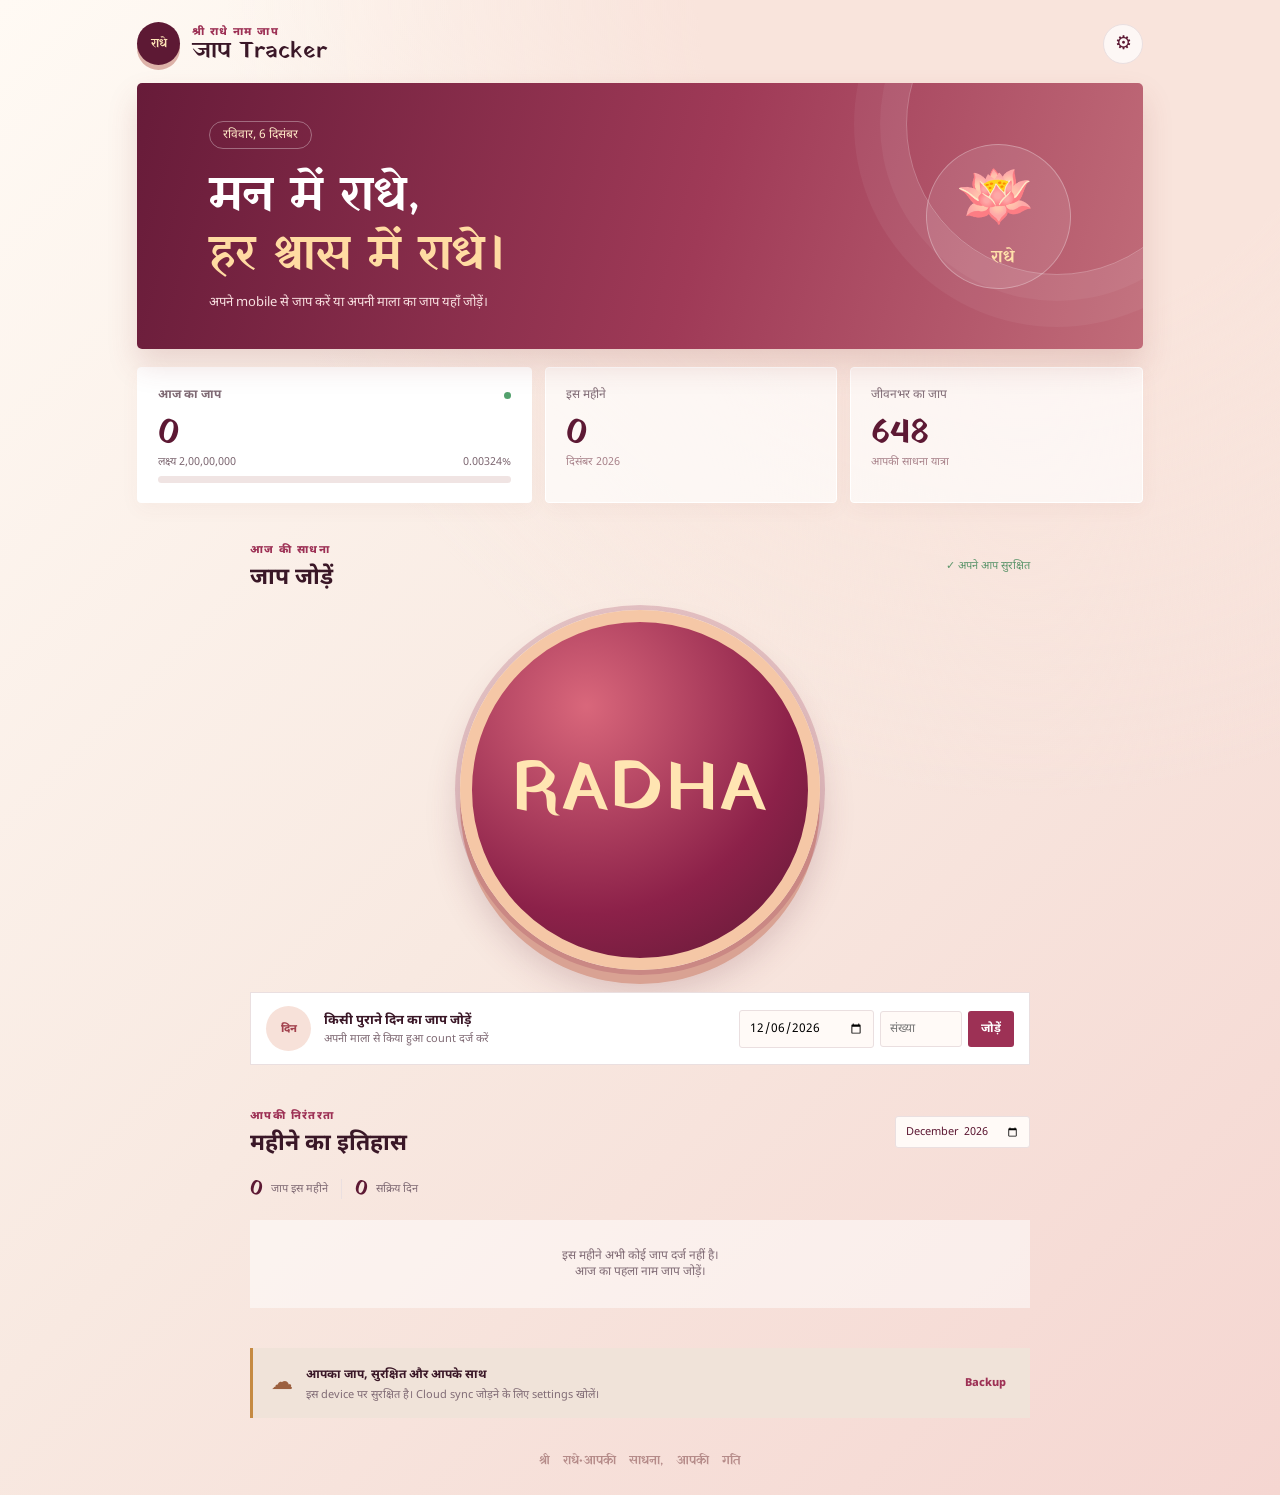
==== index.html @ 5935da07 "Radha Naam Jaap app" ====
<!doctype html>
<html lang="hi">
<head>
  <meta charset="UTF-8">
  <meta name="viewport" content="width=device-width, initial-scale=1, viewport-fit=cover">
  <meta name="theme-color" content="#5d1934">
  <meta name="description" content="श्री राधे नाम जाप का दैनिक, मासिक और जीवनभर का tracker">
  <link rel="manifest" href="manifest.webmanifest">
  <link rel="icon" href="icon.svg" type="image/svg+xml">
  <link rel="preconnect" href="https://fonts.googleapis.com">
  <link rel="preconnect" href="https://fonts.gstatic.com" crossorigin>
  <link href="https://fonts.googleapis.com/css2?family=Noto+Sans+Devanagari:wght@400;500;600;700;800&family=Yatra+One&display=swap" rel="stylesheet">
  <link rel="stylesheet" href="styles.css?v=5">
  <title>श्री राधे नाम जाप</title>
</head>
<body>
  <div class="app-shell">
    <header class="topbar">
      <div class="brand-lockup">
        <div class="brand-mark" aria-hidden="true">राधे</div>
        <div>
          <p class="eyebrow">श्री राधे नाम जाप</p>
          <h1>जाप Tracker</h1>
        </div>
      </div>
      <div class="header-actions">
        <button class="icon-btn" id="installBtn" type="button" title="होम स्क्रीन पर जोड़ें" hidden aria-label="होम स्क्रीन पर जोड़ें">⇩</button>
        <button class="icon-btn" id="settingsBtn" type="button" title="दैनिक लक्ष्य बदलें" aria-label="दैनिक लक्ष्य बदलें">⚙</button>
      </div>
    </header>

    <main>
      <section class="hero-panel">
        <div class="hero-copy">
          <span class="date-chip" id="todayLabel">आज</span>
          <h2>मन में राधे,<br><em>हर श्वास में राधे।</em></h2>
          <p>अपने mobile से जाप करें या अपनी माला का जाप यहाँ जोड़ें।</p>
        </div>
        <div class="lotus-seal" aria-hidden="true">🪷<span>राधे</span></div>
      </section>

      <section class="stats-grid" aria-label="जाप का सारांश">
        <article class="stat-card featured">
          <div class="stat-heading"><span>आज का जाप</span><span class="status-dot"></span></div>
          <strong id="todayTotal">0</strong>
          <div class="target-line"><span id="targetText">लक्ष्य 2 करोड़</span><span id="progressText">0%</span></div>
          <div class="progress-track"><span id="progressBar"></span></div>
        </article>
        <article class="stat-card">
          <span class="stat-label">इस महीने</span>
          <strong id="monthTotal">0</strong>
          <span class="stat-foot" id="monthName">अगस्त 2026</span>
        </article>
        <article class="stat-card">
          <span class="stat-label">जीवनभर का जाप</span>
          <strong id="lifetimeTotal">0</strong>
          <span class="stat-foot">आपकी साधना यात्रा</span>
        </article>
      </section>

      <section class="practice-layout">
        <div class="section-heading">
          <div><span class="section-kicker">आज की साधना</span><h2>जाप जोड़ें</h2></div>
          <span class="save-note">✓ अपने आप सुरक्षित</span>
        </div>
        <button class="radhe-btn" id="radheTap" type="button" aria-label="RADHA जाप, एक count जोड़ें">RADHA</button>
        <div class="manual-entry">
          <div class="manual-icon">दिन</div>
          <div class="manual-copy"><strong>किसी पुराने दिन का जाप जोड़ें</strong><span>अपनी माला से किया हुआ count दर्ज करें</span></div>
          <div class="manual-form">
            <input id="manualDate" type="date" aria-label="जाप की तारीख">
            <input id="manualCount" inputmode="numeric" type="number" min="1" placeholder="संख्या" aria-label="माला जाप की संख्या">
            <button class="add-btn" id="addManual" type="button">जोड़ें</button>
          </div>
        </div>
      </section>

      <section class="history-section">
        <div class="section-heading">
          <div><span class="section-kicker">आपकी निरंतरता</span><h2>महीने का इतिहास</h2></div>
          <label class="month-picker"><span class="sr-only">महीना चुनें</span><input id="monthPicker" type="month"></label>
        </div>
        <div class="history-summary"><strong id="historyTotal">0</strong><span>जाप इस महीने</span><span class="history-divider"></span><strong id="activeDays">0</strong><span>सक्रिय दिन</span></div>
        <div class="history-list" id="historyList"></div>
      </section>

      <section class="cloud-banner">
        <div class="cloud-icon">☁</div>
        <div><strong>आपका जाप, सुरक्षित और आपके साथ</strong><p id="syncText">इस device पर सुरक्षित है। Cloud sync जोड़ने के लिए settings खोलें।</p></div>
        <button class="text-btn" id="exportBtn" type="button">Backup</button>
      </section>
    </main>
    <footer><span>श्री राधे</span><span>•</span><span>आपकी साधना, आपकी गति</span></footer>
  </div>
  <div class="toast" id="toast" role="status" aria-live="polite"></div>
  <dialog id="settingsDialog">
    <form method="dialog" class="dialog-card" id="settingsForm">
      <button class="close-btn" value="cancel" aria-label="बंद करें">×</button>
      <span class="section-kicker">साधना सेटिंग</span><h2>दैनिक लक्ष्य</h2>
      <p>आपका लक्ष्य खुला है: 2 करोड़ के बाद भी जाप जोड़ते रहें।</p>
      <label for="targetInput">कुल लक्ष्य</label><input id="targetInput" type="number" min="1" inputmode="numeric">
      <button class="dialog-submit" value="default">लक्ष्य सुरक्षित करें</button>
    </form>
  </dialog>
  <script src="app.js?v=5"></script>
</body>
</html>
---- styles.css ----
* { box-sizing: border-box; }
.radhe-btn { display:grid;place-items:center;width:min(100%,360px);aspect-ratio:1;margin:0 auto 22px;border:12px solid #f5c7a6;border-radius:50%;background:radial-gradient(circle at 34% 25%,#d9677b,#8c2149 62%,#5d1934);color:#ffe5b2;font-family:'Yatra One';font-size:clamp(42px,10vw,70px);letter-spacing:2px;box-shadow:0 0 0 5px #8c214933,0 14px 0 #d9a293,0 22px 34px #71334438;transition:transform .15s,box-shadow .15s;touch-action:manipulation;user-select:none; }
.radhe-btn:hover { transform:translateY(-3px);box-shadow:0 0 0 5px #8c214955,0 17px 0 #d9a293,0 25px 38px #71334440; }
.radhe-btn:active { transform:translateY(9px);box-shadow:0 0 0 5px #8c214933,0 5px 0 #d9a293,0 10px 18px #71334428; }
.manual-form input[type="date"] { width:135px; }
@media (max-width:640px) { .manual-form input[type="date"] { width:auto; flex:1.2; } }
:root { --ink:#3a1727; --muted:#806b75; --rose:#9d3155; --deep:#5d1934; --pink:#f3c9d0; --cream:#fffaf4; --line:#eadfe0; --gold:#c58a42; }
html { background:#e8d6d0; }
body { margin:0; min-width:320px; color:var(--ink); background:radial-gradient(circle at 80% 0%, #f9e4dc 0 18%, transparent 44%), linear-gradient(135deg,#fffaf4 0%,#f8e9e1 50%,#f5d6d1 100%); font-family:'Noto Sans Devanagari', sans-serif; }
button,input { font:inherit; } button { cursor:pointer; }
.app-shell { max-width:1050px; min-height:100vh; margin:auto; padding:0 22px 25px; }
.topbar { display:flex; justify-content:space-between; align-items:center; padding:22px 0 18px; }
.brand-lockup,.header-actions,.stat-heading,.target-line,.section-heading,.history-summary,.cloud-banner,.manual-entry,.manual-form { display:flex; align-items:center; }
.brand-lockup { gap:12px; }.brand-mark { width:43px;height:43px;display:grid;place-items:center;border-radius:50%;background:var(--deep);color:#ffe6b7;font-family:'Yatra One';font-size:12px;box-shadow:0 5px 0 #ddb2a8; }
.eyebrow,.section-kicker { margin:0;color:var(--rose);font-size:11px;font-weight:800;letter-spacing:1.4px; }.brand-lockup h1 { margin:1px 0 0;font-family:'Yatra One';font-size:23px;font-weight:400;line-height:1; }
.header-actions { gap:8px; }.icon-btn,.close-btn { width:40px;height:40px;border:1px solid var(--line);border-radius:50%;background:#ffffffb8;color:var(--deep);font-size:19px; }.icon-btn:hover { background:#fff; }
.hero-panel { min-height:265px; display:flex; align-items:center; justify-content:space-between; overflow:hidden; position:relative;padding:38px clamp(24px,6vw,72px);border-radius:5px;background:linear-gradient(105deg,#671b39,#9f3a57 56%,#c16c79);color:white;box-shadow:0 16px 30px #8e3d3d2b; }.hero-panel:after { content:'';position:absolute;width:300px;height:300px;border:1px solid #ffffff42;border-radius:50%;right:-65px;top:-110px;box-shadow:0 0 0 26px #ffffff0d,0 0 0 52px #ffffff0d; }.date-chip { display:inline-block;padding:5px 13px;border:1px solid #ffffff55;border-radius:30px;color:#ffe9c7;font-size:12px; }.hero-copy h2 { margin:17px 0 10px;font-family:'Yatra One';font-size:clamp(29px,5vw,48px);font-weight:400;line-height:1.23; }.hero-copy h2 em { color:#ffdba2;font-style:normal; }.hero-copy p { margin:0;color:#f8dfe0;font-size:13px; }.lotus-seal { position:relative;z-index:1;display:grid;place-items:center;width:145px;height:145px;border-radius:50%;background:#ffffff1a;border:1px solid #ffffff4a;color:#ffe0aa;font-size:63px;transform:rotate(-5deg); }.lotus-seal span { margin-top:-32px;font-family:'Yatra One';font-size:17px;transform:rotate(5deg); }
.stats-grid { display:grid;grid-template-columns:1.35fr 1fr 1fr;gap:13px;margin:18px 0 36px; }.stat-card { min-height:135px;padding:19px 20px;background:#ffffffa8;border:1px solid #fff;border-radius:4px;box-shadow:0 6px 20px #864d3d0b; }.stat-card.featured { background:#fff; }.stat-heading { justify-content:space-between;color:var(--muted);font-size:12px;font-weight:700; }.status-dot { width:7px;height:7px;border-radius:50%;background:#53a16d; }.stat-card strong { display:block;margin:9px 0 1px;color:var(--deep);font-family:'Yatra One';font-size:35px;font-weight:400;line-height:1.2; }.stat-label,.stat-foot { display:block;color:var(--muted);font-size:12px; }.stat-foot { color:#aa858d;font-size:11px; }.target-line { justify-content:space-between;color:var(--muted);font-size:11px; }.progress-track { height:7px;margin-top:7px;border-radius:9px;background:#f0e4e3;overflow:hidden; }.progress-track span { display:block;width:0;height:100%;border-radius:9px;background:linear-gradient(90deg,#d88b62,#b43e5c);transition:width .4s ease; }.practice-layout,.history-section { max-width:780px;margin:0 auto 40px; }.section-heading { justify-content:space-between;margin-bottom:17px; }.section-heading h2 { margin:3px 0 0;font-size:23px; }.save-note { color:#5c956b;font-size:11px; }.quick-actions { display:grid;grid-template-columns:repeat(3,1fr);gap:11px; }.count-btn { min-height:92px;border:1px solid #edd6d3;border-radius:4px;background:#fffaf8;color:var(--deep);transition:transform .2s,box-shadow .2s; }.count-btn:hover { transform:translateY(-3px);box-shadow:0 8px 16px #8e3d3d18; }.count-btn.primary { background:var(--deep);border-color:var(--deep);color:white; }.count-btn span { display:block;font-family:'Yatra One';font-size:25px; }.count-btn small { color:var(--muted);font-size:11px; }.count-btn.primary small { color:#f3cbd0; }.manual-entry { gap:13px;margin-top:12px;padding:13px 15px;background:#fff;border:1px solid var(--line); }.manual-icon { display:grid;place-items:center;width:45px;height:45px;background:#f7e1d9;color:#a3434f;font-size:11px;font-weight:800;border-radius:50%; }.manual-copy { flex:1; }.manual-copy strong,.manual-copy span { display:block; }.manual-copy strong { font-size:13px; }.manual-copy span { margin-top:3px;color:var(--muted);font-size:11px; }.manual-form { gap:6px; }.manual-form input,.custom-form input,#targetInput { width:82px;padding:9px;border:1px solid var(--line);border-radius:3px;outline:0;background:#fffaf7;font-size:12px; }.manual-form input:focus,.custom-form input:focus,#targetInput:focus { border-color:var(--rose); }.add-btn,.dialog-submit { border:0;border-radius:3px;padding:10px 13px;background:var(--rose);color:white;font-weight:700;font-size:12px; }.custom-form { margin-top:11px;padding:15px;background:#f9eee8;border:1px dashed #d7b7ad; }.custom-form label { display:block;font-size:12px;font-weight:700;margin-bottom:7px; }.custom-form div { display:flex;gap:7px; }.custom-form input { flex:1;width:auto; }.history-summary { gap:8px;margin:-3px 0 16px;color:var(--muted);font-size:11px; }.history-summary strong { color:var(--deep);font-family:'Yatra One';font-size:21px;font-weight:400; }.history-divider { width:1px;height:20px;background:var(--line);margin:0 5px; }.month-picker input { padding:7px 9px;border:1px solid var(--line);border-radius:3px;background:#fffaf7;color:var(--deep);font-size:11px; }.history-list { display:grid;gap:8px; }.history-row { display:grid;grid-template-columns:72px 1fr 70px;align-items:center;gap:12px;padding:11px 14px;background:#ffffffb3;border-bottom:1px solid #eadbd8;font-size:12px; }.history-row .day { color:var(--muted); }.history-bar { height:6px;border-radius:5px;background:#efdfdc;overflow:hidden; }.history-bar span { display:block;height:100%;border-radius:5px;background:#d88a72; }.history-row strong { text-align:right;color:var(--deep);font-size:13px; }.empty-history { padding:28px;text-align:center;color:var(--muted);background:#ffffff80;font-size:12px; }.cloud-banner { gap:13px;max-width:780px;margin:0 auto;padding:16px 18px;background:#f0e3d9;border-left:3px solid var(--gold); }.cloud-icon { font-size:22px;color:#9c603f; }.cloud-banner strong { font-size:12px; }.cloud-banner p { margin:3px 0 0;color:var(--muted);font-size:11px; }.text-btn { margin-left:auto;border:0;background:transparent;color:var(--rose);font-size:11px;font-weight:800; }.sr-only { position:absolute;width:1px;height:1px;overflow:hidden;clip:rect(0,0,0,0); }.toast { position:fixed;left:50%;bottom:24px;z-index:5;transform:translate(-50%,20px);padding:11px 16px;border-radius:30px;background:var(--deep);color:#fff;font-size:12px;opacity:0;pointer-events:none;transition:.25s; }.toast.show { opacity:1;transform:translate(-50%,0); } footer { margin-top:34px;text-align:center;color:#b58b89;font-family:'Yatra One';font-size:12px;word-spacing:9px; }
dialog { border:0;padding:0;background:transparent; }.dialog-card { position:relative;width:min(90vw,380px);padding:28px;background:var(--cream);border:1px solid #ead7d3;box-shadow:0 20px 60px #3b152744; }.dialog-card::backdrop { background:#3b152766; }.dialog-card h2 { margin:5px 0;font-size:24px; }.dialog-card p { margin:0 0 20px;color:var(--muted);font-size:12px; }.dialog-card label { display:block;margin-bottom:6px;font-size:12px;font-weight:700; }.dialog-card input { width:100%;margin-bottom:14px;padding:11px;border:1px solid var(--line); }.close-btn { position:absolute;right:15px;top:15px;width:31px;height:31px;border:0;background:transparent;font-size:25px;line-height:1; }.dialog-submit { width:100%; }
@media (max-width:640px) { .app-shell { padding:0 15px 22px; }.topbar { padding-top:16px; }.hero-panel { min-height:240px;padding:27px 22px; }.lotus-seal { width:95px;height:95px;font-size:42px; }.lotus-seal span { margin-top:-24px;font-size:13px; }.hero-copy p { max-width:220px; }.stats-grid { grid-template-columns:1fr 1fr;gap:9px;margin-bottom:30px; }.stat-card { min-height:120px;padding:14px; }.stat-card.featured { grid-column:span 2;min-height:128px; }.stat-card strong { font-size:30px; }.manual-entry { align-items:flex-start;flex-wrap:wrap; }.manual-copy { min-width:calc(100% - 62px); }.manual-form { width:100%;margin-left:58px; }.manual-form input { flex:1;width:auto; }.section-heading { align-items:flex-end; }.section-heading h2 { font-size:20px; }.history-row { grid-template-columns:64px 1fr 56px;padding:10px 9px; }.history-summary { flex-wrap:wrap; }.cloud-banner { align-items:flex-start; }.cloud-banner p { max-width:220px; } }
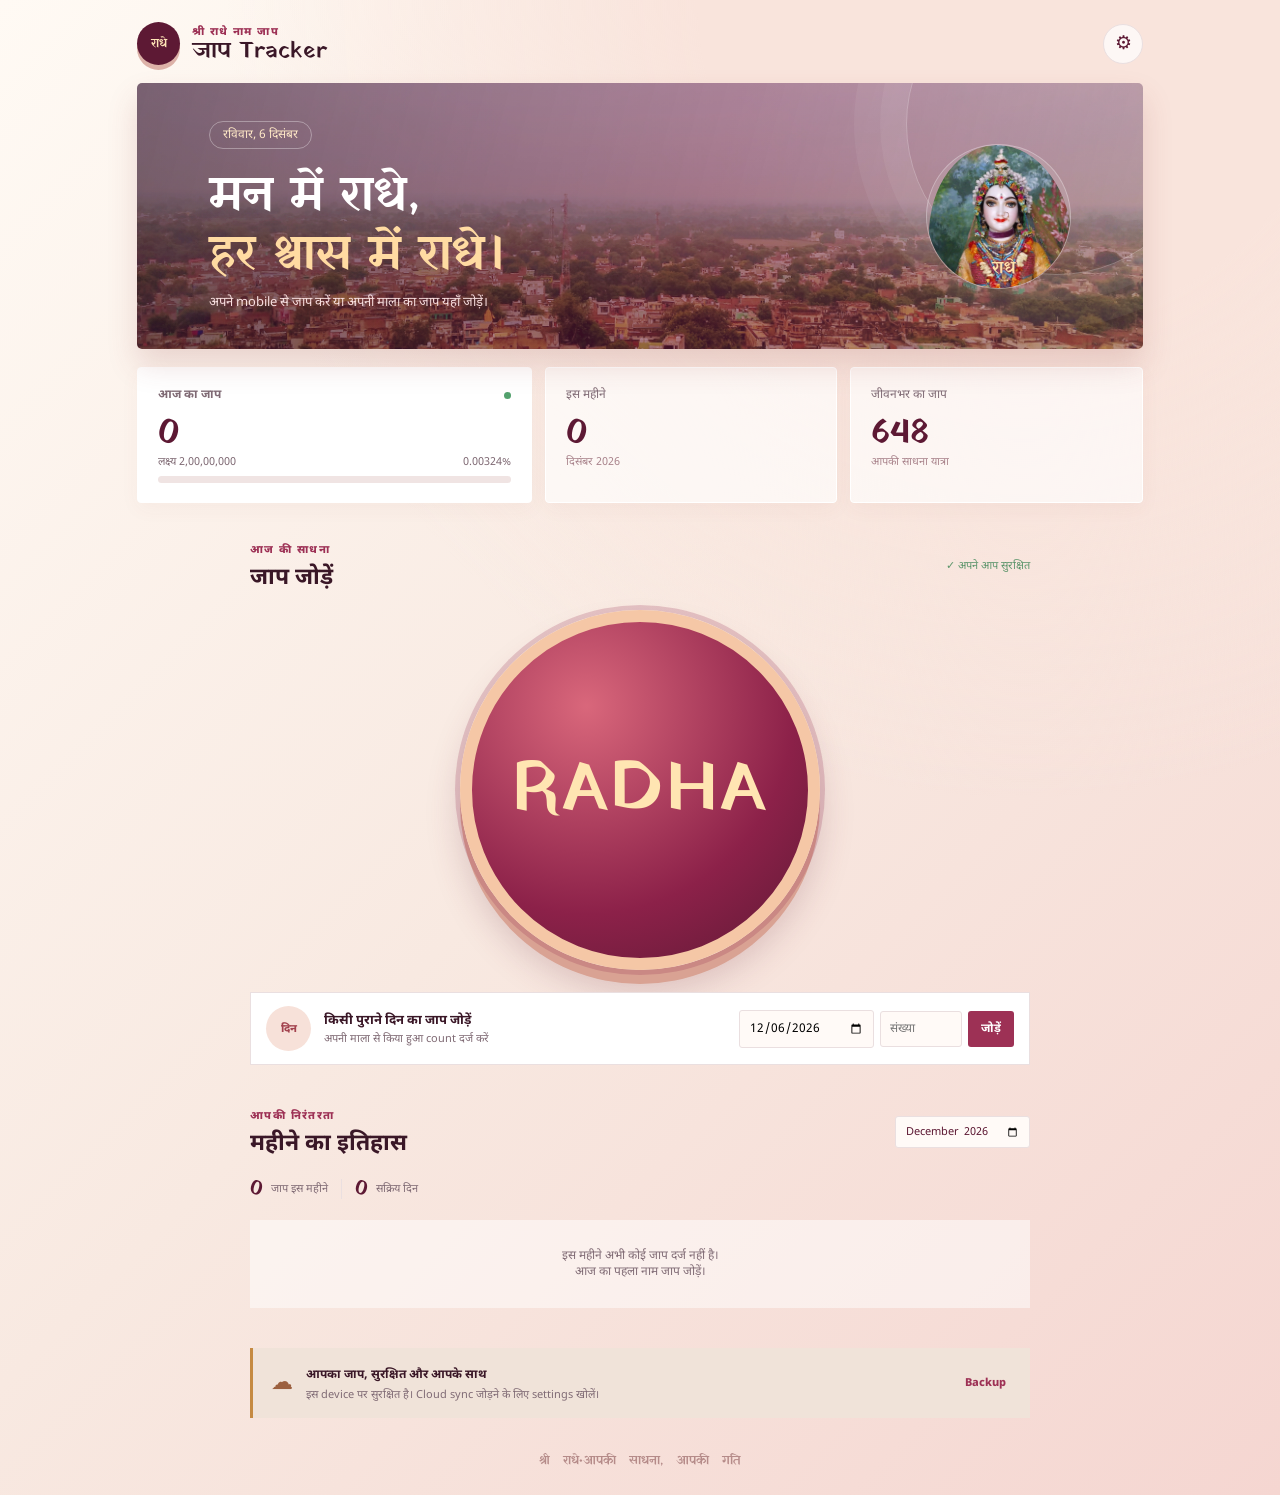
==== commit 3bc5bd79: "Update Radha app visuals" ====
--- a/index.html
+++ b/index.html
@@ -36,7 +36,7 @@
           <h2>मन में राधे,<br><em>हर श्वास में राधे।</em></h2>
           <p>अपने mobile से जाप करें या अपनी माला का जाप यहाँ जोड़ें।</p>
         </div>
-        <div class="lotus-seal" aria-hidden="true">🪷<span>राधे</span></div>
+        <div class="lotus-seal"><img src="radha-rani.jpg" alt="राधा रानी"><span>राधे</span></div>
       </section>
 
       <section class="stats-grid" aria-label="जाप का सारांश">
--- a/styles.css
+++ b/styles.css
@@ -1,5 +1,6 @@
 * { box-sizing: border-box; }
-.radhe-btn { display:grid;place-items:center;width:min(100%,360px);aspect-ratio:1;margin:0 auto 22px;border:12px solid #f5c7a6;border-radius:50%;background:radial-gradient(circle at 34% 25%,#d9677b,#8c2149 62%,#5d1934);color:#ffe5b2;font-family:'Yatra One';font-size:clamp(42px,10vw,70px);letter-spacing:2px;box-shadow:0 0 0 5px #8c214933,0 14px 0 #d9a293,0 22px 34px #71334438;transition:transform .15s,box-shadow .15s;touch-action:manipulation;user-select:none; }
+.radhe-btn { display:grid;place-items:center;width:min(100%,360px);aspect-ratio:1;margin:0 auto 22px;border:12px solid #f5c7a6;border-radius:50%;background:radial-gradient(circle at 34% 25%,#d9677b,#8c2149 62%,#5d1934);color:#ffe5b2;font-family:'Yatra One';font-size:clamp(42px,10vw,70px);letter-spacing:2px;box-shadow:0 0 0 5px #8c214933,0 14px 0 #d9a293,0 22px 34px #71334438;transition:transform .15s,box-shadow .15s;touch-action:manipulation;user-select:none;-webkit-tap-highlight-color:transparent;-webkit-appearance:none;appearance:none;outline:none; }
+.radhe-btn:focus-visible { outline:3px solid #ffe5b2;outline-offset:7px; }
 .radhe-btn:hover { transform:translateY(-3px);box-shadow:0 0 0 5px #8c214955,0 17px 0 #d9a293,0 25px 38px #71334440; }
 .radhe-btn:active { transform:translateY(9px);box-shadow:0 0 0 5px #8c214933,0 5px 0 #d9a293,0 10px 18px #71334428; }
 .manual-form input[type="date"] { width:135px; }
@@ -14,7 +15,7 @@
 .brand-lockup { gap:12px; }.brand-mark { width:43px;height:43px;display:grid;place-items:center;border-radius:50%;background:var(--deep);color:#ffe6b7;font-family:'Yatra One';font-size:12px;box-shadow:0 5px 0 #ddb2a8; }
 .eyebrow,.section-kicker { margin:0;color:var(--rose);font-size:11px;font-weight:800;letter-spacing:1.4px; }.brand-lockup h1 { margin:1px 0 0;font-family:'Yatra One';font-size:23px;font-weight:400;line-height:1; }
 .header-actions { gap:8px; }.icon-btn,.close-btn { width:40px;height:40px;border:1px solid var(--line);border-radius:50%;background:#ffffffb8;color:var(--deep);font-size:19px; }.icon-btn:hover { background:#fff; }
-.hero-panel { min-height:265px; display:flex; align-items:center; justify-content:space-between; overflow:hidden; position:relative;padding:38px clamp(24px,6vw,72px);border-radius:5px;background:linear-gradient(105deg,#671b39,#9f3a57 56%,#c16c79);color:white;box-shadow:0 16px 30px #8e3d3d2b; }.hero-panel:after { content:'';position:absolute;width:300px;height:300px;border:1px solid #ffffff42;border-radius:50%;right:-65px;top:-110px;box-shadow:0 0 0 26px #ffffff0d,0 0 0 52px #ffffff0d; }.date-chip { display:inline-block;padding:5px 13px;border:1px solid #ffffff55;border-radius:30px;color:#ffe9c7;font-size:12px; }.hero-copy h2 { margin:17px 0 10px;font-family:'Yatra One';font-size:clamp(29px,5vw,48px);font-weight:400;line-height:1.23; }.hero-copy h2 em { color:#ffdba2;font-style:normal; }.hero-copy p { margin:0;color:#f8dfe0;font-size:13px; }.lotus-seal { position:relative;z-index:1;display:grid;place-items:center;width:145px;height:145px;border-radius:50%;background:#ffffff1a;border:1px solid #ffffff4a;color:#ffe0aa;font-size:63px;transform:rotate(-5deg); }.lotus-seal span { margin-top:-32px;font-family:'Yatra One';font-size:17px;transform:rotate(5deg); }
+.hero-panel { min-height:265px; display:flex; align-items:center; justify-content:space-between; overflow:hidden; position:relative;padding:38px clamp(24px,6vw,72px);border-radius:5px;background:linear-gradient(105deg,#3d142d99,#741e4680 56%,#9b526966),url('barsana.jpg') center/cover no-repeat;color:white;box-shadow:0 16px 30px #8e3d3d2b; }.hero-panel:after { content:'';position:absolute;width:300px;height:300px;border:1px solid #ffffff42;border-radius:50%;right:-65px;top:-110px;box-shadow:0 0 0 26px #ffffff0d,0 0 0 52px #ffffff0d; }.date-chip { display:inline-block;padding:5px 13px;border:1px solid #ffffff55;border-radius:30px;color:#ffe9c7;font-size:12px; }.hero-copy h2 { margin:17px 0 10px;font-family:'Yatra One';font-size:clamp(29px,5vw,48px);font-weight:400;line-height:1.23; }.hero-copy h2 em { color:#ffdba2;font-style:normal; }.hero-copy p { margin:0;color:#f8dfe0;font-size:13px; }.lotus-seal { position:relative;z-index:1;display:grid;place-items:center;width:145px;height:145px;border-radius:50%;background:#ffffff1a;border:1px solid #ffffff4a;color:#ffe0aa;transform:rotate(-5deg);overflow:hidden; }.lotus-seal img { width:100%;height:100%;object-fit:cover;object-position:70% center;border-radius:50%; }.lotus-seal span { position:absolute;bottom:7px;font-family:'Yatra One';font-size:17px;text-shadow:0 1px 3px #5d1934;transform:rotate(5deg); }
 .stats-grid { display:grid;grid-template-columns:1.35fr 1fr 1fr;gap:13px;margin:18px 0 36px; }.stat-card { min-height:135px;padding:19px 20px;background:#ffffffa8;border:1px solid #fff;border-radius:4px;box-shadow:0 6px 20px #864d3d0b; }.stat-card.featured { background:#fff; }.stat-heading { justify-content:space-between;color:var(--muted);font-size:12px;font-weight:700; }.status-dot { width:7px;height:7px;border-radius:50%;background:#53a16d; }.stat-card strong { display:block;margin:9px 0 1px;color:var(--deep);font-family:'Yatra One';font-size:35px;font-weight:400;line-height:1.2; }.stat-label,.stat-foot { display:block;color:var(--muted);font-size:12px; }.stat-foot { color:#aa858d;font-size:11px; }.target-line { justify-content:space-between;color:var(--muted);font-size:11px; }.progress-track { height:7px;margin-top:7px;border-radius:9px;background:#f0e4e3;overflow:hidden; }.progress-track span { display:block;width:0;height:100%;border-radius:9px;background:linear-gradient(90deg,#d88b62,#b43e5c);transition:width .4s ease; }.practice-layout,.history-section { max-width:780px;margin:0 auto 40px; }.section-heading { justify-content:space-between;margin-bottom:17px; }.section-heading h2 { margin:3px 0 0;font-size:23px; }.save-note { color:#5c956b;font-size:11px; }.quick-actions { display:grid;grid-template-columns:repeat(3,1fr);gap:11px; }.count-btn { min-height:92px;border:1px solid #edd6d3;border-radius:4px;background:#fffaf8;color:var(--deep);transition:transform .2s,box-shadow .2s; }.count-btn:hover { transform:translateY(-3px);box-shadow:0 8px 16px #8e3d3d18; }.count-btn.primary { background:var(--deep);border-color:var(--deep);color:white; }.count-btn span { display:block;font-family:'Yatra One';font-size:25px; }.count-btn small { color:var(--muted);font-size:11px; }.count-btn.primary small { color:#f3cbd0; }.manual-entry { gap:13px;margin-top:12px;padding:13px 15px;background:#fff;border:1px solid var(--line); }.manual-icon { display:grid;place-items:center;width:45px;height:45px;background:#f7e1d9;color:#a3434f;font-size:11px;font-weight:800;border-radius:50%; }.manual-copy { flex:1; }.manual-copy strong,.manual-copy span { display:block; }.manual-copy strong { font-size:13px; }.manual-copy span { margin-top:3px;color:var(--muted);font-size:11px; }.manual-form { gap:6px; }.manual-form input,.custom-form input,#targetInput { width:82px;padding:9px;border:1px solid var(--line);border-radius:3px;outline:0;background:#fffaf7;font-size:12px; }.manual-form input:focus,.custom-form input:focus,#targetInput:focus { border-color:var(--rose); }.add-btn,.dialog-submit { border:0;border-radius:3px;padding:10px 13px;background:var(--rose);color:white;font-weight:700;font-size:12px; }.custom-form { margin-top:11px;padding:15px;background:#f9eee8;border:1px dashed #d7b7ad; }.custom-form label { display:block;font-size:12px;font-weight:700;margin-bottom:7px; }.custom-form div { display:flex;gap:7px; }.custom-form input { flex:1;width:auto; }.history-summary { gap:8px;margin:-3px 0 16px;color:var(--muted);font-size:11px; }.history-summary strong { color:var(--deep);font-family:'Yatra One';font-size:21px;font-weight:400; }.history-divider { width:1px;height:20px;background:var(--line);margin:0 5px; }.month-picker input { padding:7px 9px;border:1px solid var(--line);border-radius:3px;background:#fffaf7;color:var(--deep);font-size:11px; }.history-list { display:grid;gap:8px; }.history-row { display:grid;grid-template-columns:72px 1fr 70px;align-items:center;gap:12px;padding:11px 14px;background:#ffffffb3;border-bottom:1px solid #eadbd8;font-size:12px; }.history-row .day { color:var(--muted); }.history-bar { height:6px;border-radius:5px;background:#efdfdc;overflow:hidden; }.history-bar span { display:block;height:100%;border-radius:5px;background:#d88a72; }.history-row strong { text-align:right;color:var(--deep);font-size:13px; }.empty-history { padding:28px;text-align:center;color:var(--muted);background:#ffffff80;font-size:12px; }.cloud-banner { gap:13px;max-width:780px;margin:0 auto;padding:16px 18px;background:#f0e3d9;border-left:3px solid var(--gold); }.cloud-icon { font-size:22px;color:#9c603f; }.cloud-banner strong { font-size:12px; }.cloud-banner p { margin:3px 0 0;color:var(--muted);font-size:11px; }.text-btn { margin-left:auto;border:0;background:transparent;color:var(--rose);font-size:11px;font-weight:800; }.sr-only { position:absolute;width:1px;height:1px;overflow:hidden;clip:rect(0,0,0,0); }.toast { position:fixed;left:50%;bottom:24px;z-index:5;transform:translate(-50%,20px);padding:11px 16px;border-radius:30px;background:var(--deep);color:#fff;font-size:12px;opacity:0;pointer-events:none;transition:.25s; }.toast.show { opacity:1;transform:translate(-50%,0); } footer { margin-top:34px;text-align:center;color:#b58b89;font-family:'Yatra One';font-size:12px;word-spacing:9px; }
 dialog { border:0;padding:0;background:transparent; }.dialog-card { position:relative;width:min(90vw,380px);padding:28px;background:var(--cream);border:1px solid #ead7d3;box-shadow:0 20px 60px #3b152744; }.dialog-card::backdrop { background:#3b152766; }.dialog-card h2 { margin:5px 0;font-size:24px; }.dialog-card p { margin:0 0 20px;color:var(--muted);font-size:12px; }.dialog-card label { display:block;margin-bottom:6px;font-size:12px;font-weight:700; }.dialog-card input { width:100%;margin-bottom:14px;padding:11px;border:1px solid var(--line); }.close-btn { position:absolute;right:15px;top:15px;width:31px;height:31px;border:0;background:transparent;font-size:25px;line-height:1; }.dialog-submit { width:100%; }
 @media (max-width:640px) { .app-shell { padding:0 15px 22px; }.topbar { padding-top:16px; }.hero-panel { min-height:240px;padding:27px 22px; }.lotus-seal { width:95px;height:95px;font-size:42px; }.lotus-seal span { margin-top:-24px;font-size:13px; }.hero-copy p { max-width:220px; }.stats-grid { grid-template-columns:1fr 1fr;gap:9px;margin-bottom:30px; }.stat-card { min-height:120px;padding:14px; }.stat-card.featured { grid-column:span 2;min-height:128px; }.stat-card strong { font-size:30px; }.manual-entry { align-items:flex-start;flex-wrap:wrap; }.manual-copy { min-width:calc(100% - 62px); }.manual-form { width:100%;margin-left:58px; }.manual-form input { flex:1;width:auto; }.section-heading { align-items:flex-end; }.section-heading h2 { font-size:20px; }.history-row { grid-template-columns:64px 1fr 56px;padding:10px 9px; }.history-summary { flex-wrap:wrap; }.cloud-banner { align-items:flex-start; }.cloud-banner p { max-width:220px; } }
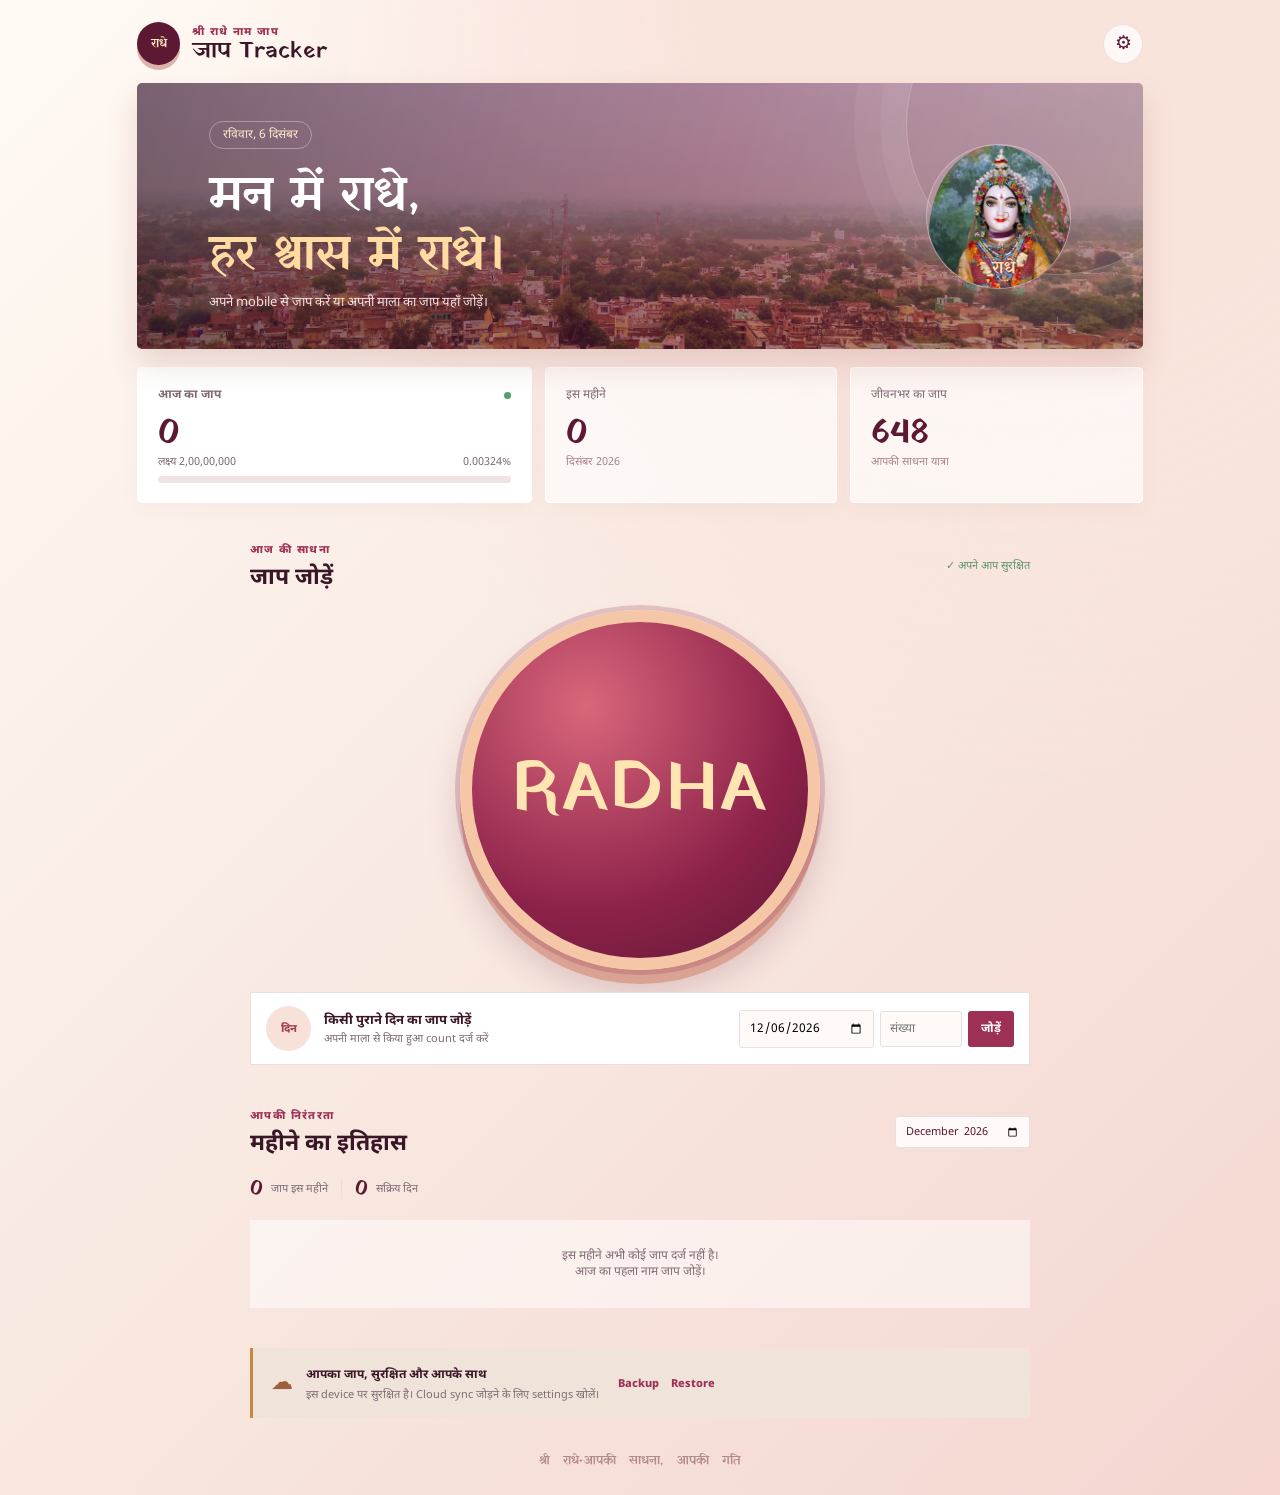
==== commit 38ed2c8a: "Add backup restore for phone migration" ====
--- a/index.html
+++ b/index.html
@@ -87,7 +87,7 @@
       <section class="cloud-banner">
         <div class="cloud-icon">☁</div>
         <div><strong>आपका जाप, सुरक्षित और आपके साथ</strong><p id="syncText">इस device पर सुरक्षित है। Cloud sync जोड़ने के लिए settings खोलें।</p></div>
-        <button class="text-btn" id="exportBtn" type="button">Backup</button>
+        <div class="backup-actions"><button class="text-btn" id="exportBtn" type="button">Backup</button><button class="text-btn" id="importBtn" type="button">Restore</button><input id="importInput" type="file" accept="application/json,.json" hidden></div>
       </section>
     </main>
     <footer><span>श्री राधे</span><span>•</span><span>आपकी साधना, आपकी गति</span></footer>
@@ -102,6 +102,6 @@
       <button class="dialog-submit" value="default">लक्ष्य सुरक्षित करें</button>
     </form>
   </dialog>
-  <script src="app.js?v=5"></script>
+  <script src="app.js?v=6"></script>
 </body>
 </html>
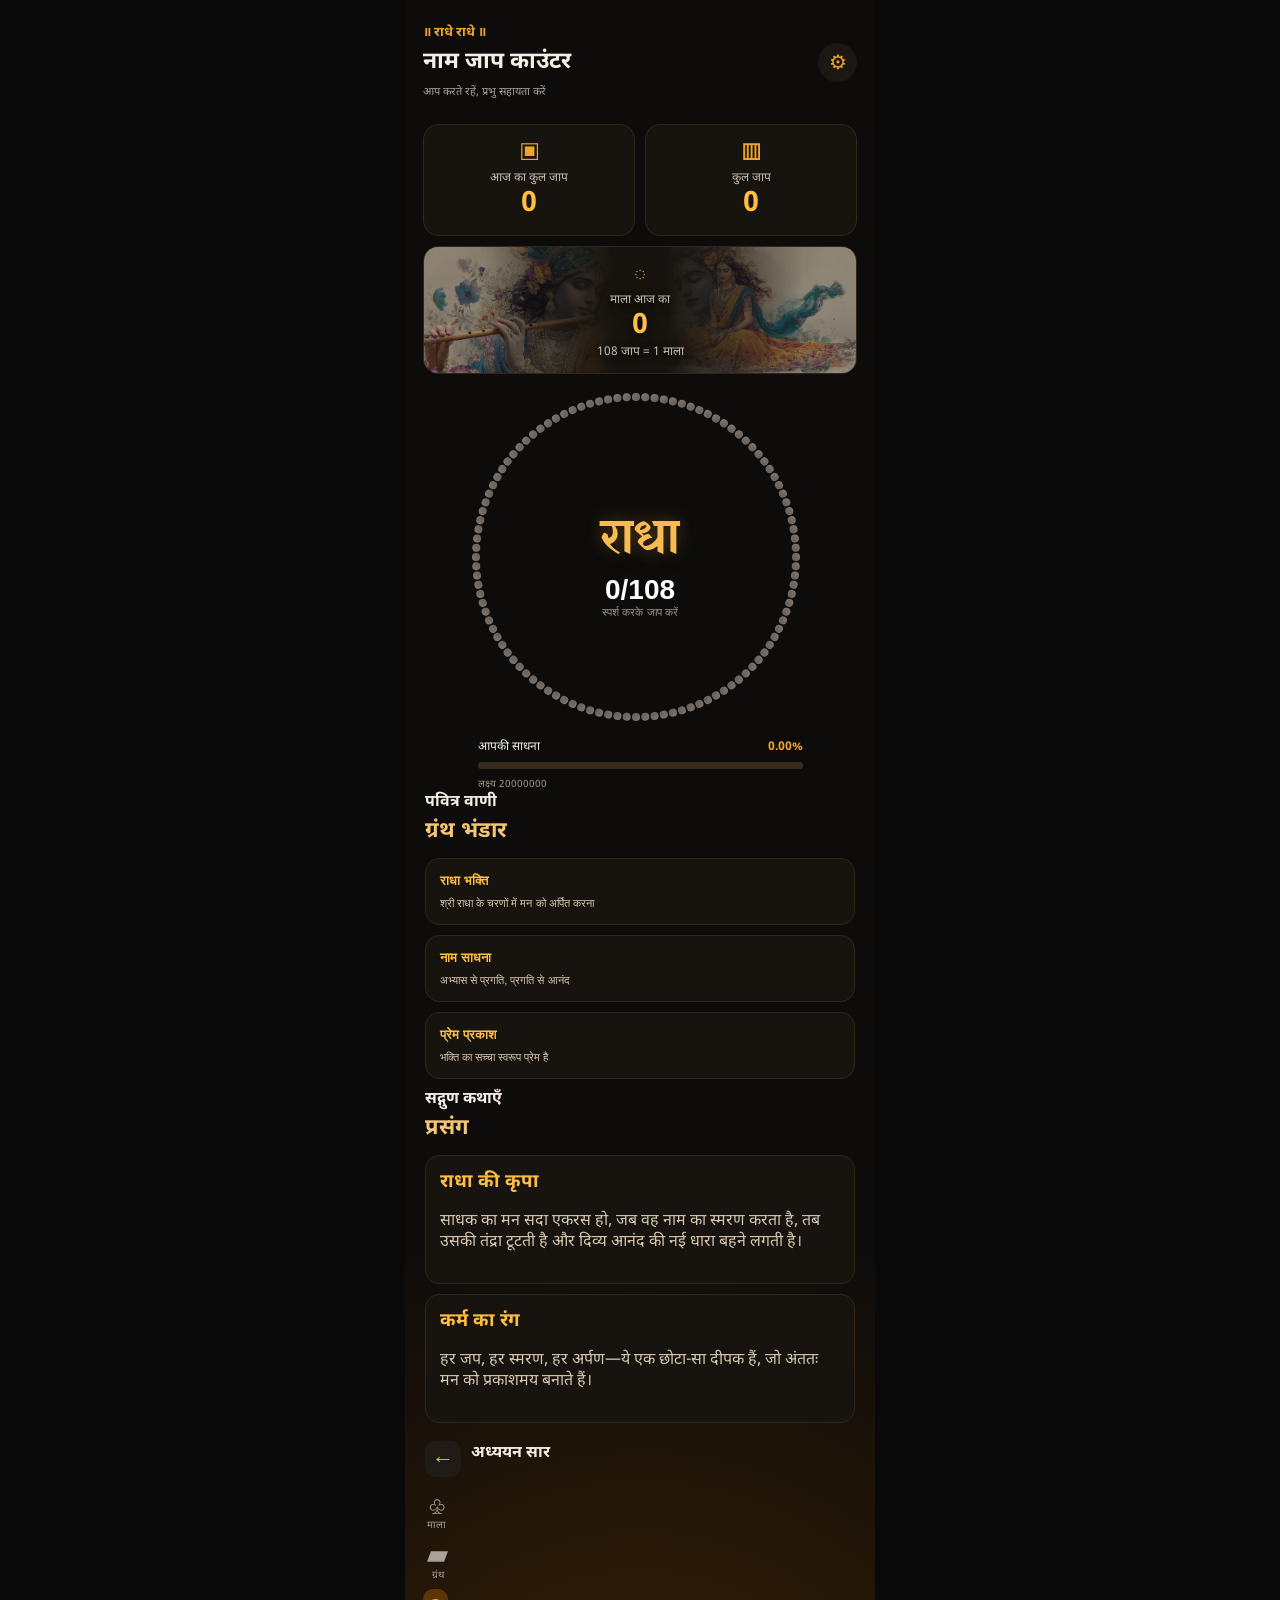
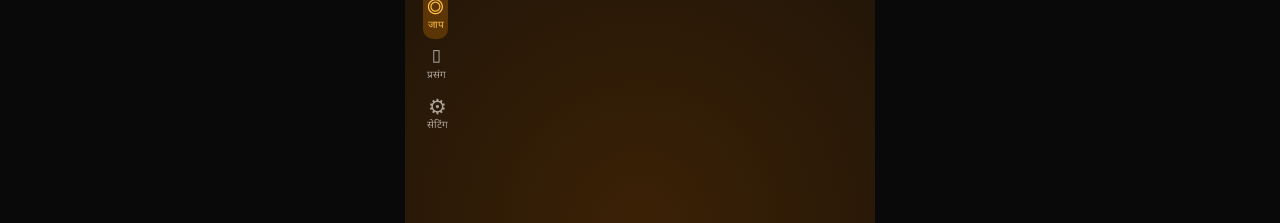
==== commit a5403487: "Updated website" ====
--- a/index.html
+++ b/index.html
@@ -1,107 +1 @@
-<!doctype html>
-<html lang="hi">
-<head>
-  <meta charset="UTF-8">
-  <meta name="viewport" content="width=device-width, initial-scale=1, viewport-fit=cover">
-  <meta name="theme-color" content="#5d1934">
-  <meta name="description" content="श्री राधे नाम जाप का दैनिक, मासिक और जीवनभर का tracker">
-  <link rel="manifest" href="manifest.webmanifest">
-  <link rel="icon" href="icon.svg" type="image/svg+xml">
-  <link rel="preconnect" href="https://fonts.googleapis.com">
-  <link rel="preconnect" href="https://fonts.gstatic.com" crossorigin>
-  <link href="https://fonts.googleapis.com/css2?family=Noto+Sans+Devanagari:wght@400;500;600;700;800&family=Yatra+One&display=swap" rel="stylesheet">
-  <link rel="stylesheet" href="styles.css?v=5">
-  <title>श्री राधे नाम जाप</title>
-</head>
-<body>
-  <div class="app-shell">
-    <header class="topbar">
-      <div class="brand-lockup">
-        <div class="brand-mark" aria-hidden="true">राधे</div>
-        <div>
-          <p class="eyebrow">श्री राधे नाम जाप</p>
-          <h1>जाप Tracker</h1>
-        </div>
-      </div>
-      <div class="header-actions">
-        <button class="icon-btn" id="installBtn" type="button" title="होम स्क्रीन पर जोड़ें" hidden aria-label="होम स्क्रीन पर जोड़ें">⇩</button>
-        <button class="icon-btn" id="settingsBtn" type="button" title="दैनिक लक्ष्य बदलें" aria-label="दैनिक लक्ष्य बदलें">⚙</button>
-      </div>
-    </header>
-
-    <main>
-      <section class="hero-panel">
-        <div class="hero-copy">
-          <span class="date-chip" id="todayLabel">आज</span>
-          <h2>मन में राधे,<br><em>हर श्वास में राधे।</em></h2>
-          <p>अपने mobile से जाप करें या अपनी माला का जाप यहाँ जोड़ें।</p>
-        </div>
-        <div class="lotus-seal"><img src="radha-rani.jpg" alt="राधा रानी"><span>राधे</span></div>
-      </section>
-
-      <section class="stats-grid" aria-label="जाप का सारांश">
-        <article class="stat-card featured">
-          <div class="stat-heading"><span>आज का जाप</span><span class="status-dot"></span></div>
-          <strong id="todayTotal">0</strong>
-          <div class="target-line"><span id="targetText">लक्ष्य 2 करोड़</span><span id="progressText">0%</span></div>
-          <div class="progress-track"><span id="progressBar"></span></div>
-        </article>
-        <article class="stat-card">
-          <span class="stat-label">इस महीने</span>
-          <strong id="monthTotal">0</strong>
-          <span class="stat-foot" id="monthName">अगस्त 2026</span>
-        </article>
-        <article class="stat-card">
-          <span class="stat-label">जीवनभर का जाप</span>
-          <strong id="lifetimeTotal">0</strong>
-          <span class="stat-foot">आपकी साधना यात्रा</span>
-        </article>
-      </section>
-
-      <section class="practice-layout">
-        <div class="section-heading">
-          <div><span class="section-kicker">आज की साधना</span><h2>जाप जोड़ें</h2></div>
-          <span class="save-note">✓ अपने आप सुरक्षित</span>
-        </div>
-        <button class="radhe-btn" id="radheTap" type="button" aria-label="RADHA जाप, एक count जोड़ें">RADHA</button>
-        <div class="manual-entry">
-          <div class="manual-icon">दिन</div>
-          <div class="manual-copy"><strong>किसी पुराने दिन का जाप जोड़ें</strong><span>अपनी माला से किया हुआ count दर्ज करें</span></div>
-          <div class="manual-form">
-            <input id="manualDate" type="date" aria-label="जाप की तारीख">
-            <input id="manualCount" inputmode="numeric" type="number" min="1" placeholder="संख्या" aria-label="माला जाप की संख्या">
-            <button class="add-btn" id="addManual" type="button">जोड़ें</button>
-          </div>
-        </div>
-      </section>
-
-      <section class="history-section">
-        <div class="section-heading">
-          <div><span class="section-kicker">आपकी निरंतरता</span><h2>महीने का इतिहास</h2></div>
-          <label class="month-picker"><span class="sr-only">महीना चुनें</span><input id="monthPicker" type="month"></label>
-        </div>
-        <div class="history-summary"><strong id="historyTotal">0</strong><span>जाप इस महीने</span><span class="history-divider"></span><strong id="activeDays">0</strong><span>सक्रिय दिन</span></div>
-        <div class="history-list" id="historyList"></div>
-      </section>
-
-      <section class="cloud-banner">
-        <div class="cloud-icon">☁</div>
-        <div><strong>आपका जाप, सुरक्षित और आपके साथ</strong><p id="syncText">इस device पर सुरक्षित है। Cloud sync जोड़ने के लिए settings खोलें।</p></div>
-        <div class="backup-actions"><button class="text-btn" id="exportBtn" type="button">Backup</button><button class="text-btn" id="importBtn" type="button">Restore</button><input id="importInput" type="file" accept="application/json,.json" hidden></div>
-      </section>
-    </main>
-    <footer><span>श्री राधे</span><span>•</span><span>आपकी साधना, आपकी गति</span></footer>
-  </div>
-  <div class="toast" id="toast" role="status" aria-live="polite"></div>
-  <dialog id="settingsDialog">
-    <form method="dialog" class="dialog-card" id="settingsForm">
-      <button class="close-btn" value="cancel" aria-label="बंद करें">×</button>
-      <span class="section-kicker">साधना सेटिंग</span><h2>दैनिक लक्ष्य</h2>
-      <p>आपका लक्ष्य खुला है: 2 करोड़ के बाद भी जाप जोड़ते रहें।</p>
-      <label for="targetInput">कुल लक्ष्य</label><input id="targetInput" type="number" min="1" inputmode="numeric">
-      <button class="dialog-submit" value="default">लक्ष्य सुरक्षित करें</button>
-    </form>
-  </dialog>
-  <script src="app.js?v=6"></script>
-</body>
-</html>+<!doctype html><html lang="hi"><head><meta charset="UTF-8"><meta name="viewport" content="width=device-width,initial-scale=1,viewport-fit=cover"><meta name="theme-color" content="#0d0c0b"><link rel="manifest" href="manifest.webmanifest"><link rel="icon" href="icon.svg"><link href="https://fonts.googleapis.com/css2?family=Noto+Sans+Devanagari:wght@400;600;700&family=Yatra+One&display=swap" rel="stylesheet"><link rel="stylesheet" href="styles.css?v=20"><title>श्री राधे नाम जाप</title></head><body><div class="app-shell"><header><div><b>॥ राधे राधे ॥</b><h1>नाम जाप काउंटर</h1><small>आप करते रहें, प्रभु सहायता करें</small></div><button id="settingsBtn">⚙</button></header><main id="japView"><section class="stats"><article>▣<span>आज का कुल जाप</span><strong id="todayTotal">0</strong></article><article>▥<span>कुल जाप</span><strong id="lifetimeTotal">0</strong></article><article class="mala-art"><img class="left" src="mala-left.jpg" alt=""><img class="right" src="mala-right.jpg" alt="">◌<span>माला आज का</span><strong id="malaCount">0</strong><small>108 जाप = 1 माला</small></article></section><button class="ring" id="radheTap"><div class="beads" id="beads"></div><span class="radha-word">राधा</span><strong id="ringCount">0/108</strong><small>स्पर्श करके जाप करें</small></button><section class="progress"><span>आपकी साधना <b id="progressText">0%</b></span><i><em id="progressBar"></em></i><small id="targetText">लक्ष्य 2 करोड़</small></section></main><section id="granthView" class="view-panel" hidden><b>पवित्र वाणी</b><h2>ग्रंथ भंडार</h2><div id="bookList"></div></section><section id="prasangView" class="view-panel" hidden><b>सद्गुण कथाएँ</b><h2>प्रसंग</h2><div class="story-card"><h3>राधा की कृपा</h3><p>साधक का मन सदा एकरस हो, जब वह नाम का स्मरण करता है, तब उसकी तंद्रा टूटती है और दिव्य आनंद की नई धारा बहने लगती है।</p></div><div class="story-card"><h3>कर्म का रंग</h3><p>हर जप, हर स्मरण, हर अर्पण—ये एक छोटा-सा दीपक हैं, जो अंततः मन को प्रकाशमय बनाते हैं।</p></div></section><section id="readerView" class="view-panel" hidden><div class="reader-head"><button id="backToBooks">←</button><div><b>अध्ययन सार</b><h2 id="readerTitle"></h2></div></div><div id="readerContent"></div></section><nav><button id="malaBtn" class="nav-btn"><span>♧</span><small>माला</small></button><button id="granthBtn" class="nav-btn"><span>▰</span><small>ग्रंथ</small></button><button class="nav-btn active" id="japBtn"><span>◎</span><small>जाप</small></button><button id="prasangBtn" class="nav-btn"><span>▯</span><small>प्रसंग</small></button><button id="navSettings" class="nav-btn"><span>⚙</span><small>सेटिंग</small></button></nav></div><div id="toast"></div><dialog id="settingsDialog"><form method="dialog" id="settingsForm"><button value="cancel">×</button><b>साधना सेटिंग</b><h2>कुल लक्ष्य</h2><label>जाप संख्या<input id="targetInput" type="number" min="1"></label><button>लक्ष्य सुरक्षित करें</button><div><button type="button" id="exportBtn">↓ Backup डाउनलोड</button><button type="button" id="importBtn">↑ Restore</button><input id="importInput" type="file" accept=".json" hidden></div></form></dialog><script src="app.js?v=20"></script></body></html>
--- a/styles.css
+++ b/styles.css
@@ -1,21 +1 @@
-* { box-sizing: border-box; }
-.radhe-btn { display:grid;place-items:center;width:min(100%,360px);aspect-ratio:1;margin:0 auto 22px;border:12px solid #f5c7a6;border-radius:50%;background:radial-gradient(circle at 34% 25%,#d9677b,#8c2149 62%,#5d1934);color:#ffe5b2;font-family:'Yatra One';font-size:clamp(42px,10vw,70px);letter-spacing:2px;box-shadow:0 0 0 5px #8c214933,0 14px 0 #d9a293,0 22px 34px #71334438;transition:transform .15s,box-shadow .15s;touch-action:manipulation;user-select:none;-webkit-tap-highlight-color:transparent;-webkit-appearance:none;appearance:none;outline:none; }
-.radhe-btn:focus-visible { outline:3px solid #ffe5b2;outline-offset:7px; }
-.radhe-btn:hover { transform:translateY(-3px);box-shadow:0 0 0 5px #8c214955,0 17px 0 #d9a293,0 25px 38px #71334440; }
-.radhe-btn:active { transform:translateY(9px);box-shadow:0 0 0 5px #8c214933,0 5px 0 #d9a293,0 10px 18px #71334428; }
-.manual-form input[type="date"] { width:135px; }
-@media (max-width:640px) { .manual-form input[type="date"] { width:auto; flex:1.2; } }
-:root { --ink:#3a1727; --muted:#806b75; --rose:#9d3155; --deep:#5d1934; --pink:#f3c9d0; --cream:#fffaf4; --line:#eadfe0; --gold:#c58a42; }
-html { background:#e8d6d0; }
-body { margin:0; min-width:320px; color:var(--ink); background:radial-gradient(circle at 80% 0%, #f9e4dc 0 18%, transparent 44%), linear-gradient(135deg,#fffaf4 0%,#f8e9e1 50%,#f5d6d1 100%); font-family:'Noto Sans Devanagari', sans-serif; }
-button,input { font:inherit; } button { cursor:pointer; }
-.app-shell { max-width:1050px; min-height:100vh; margin:auto; padding:0 22px 25px; }
-.topbar { display:flex; justify-content:space-between; align-items:center; padding:22px 0 18px; }
-.brand-lockup,.header-actions,.stat-heading,.target-line,.section-heading,.history-summary,.cloud-banner,.manual-entry,.manual-form { display:flex; align-items:center; }
-.brand-lockup { gap:12px; }.brand-mark { width:43px;height:43px;display:grid;place-items:center;border-radius:50%;background:var(--deep);color:#ffe6b7;font-family:'Yatra One';font-size:12px;box-shadow:0 5px 0 #ddb2a8; }
-.eyebrow,.section-kicker { margin:0;color:var(--rose);font-size:11px;font-weight:800;letter-spacing:1.4px; }.brand-lockup h1 { margin:1px 0 0;font-family:'Yatra One';font-size:23px;font-weight:400;line-height:1; }
-.header-actions { gap:8px; }.icon-btn,.close-btn { width:40px;height:40px;border:1px solid var(--line);border-radius:50%;background:#ffffffb8;color:var(--deep);font-size:19px; }.icon-btn:hover { background:#fff; }
-.hero-panel { min-height:265px; display:flex; align-items:center; justify-content:space-between; overflow:hidden; position:relative;padding:38px clamp(24px,6vw,72px);border-radius:5px;background:linear-gradient(105deg,#3d142d99,#741e4680 56%,#9b526966),url('barsana.jpg') center/cover no-repeat;color:white;box-shadow:0 16px 30px #8e3d3d2b; }.hero-panel:after { content:'';position:absolute;width:300px;height:300px;border:1px solid #ffffff42;border-radius:50%;right:-65px;top:-110px;box-shadow:0 0 0 26px #ffffff0d,0 0 0 52px #ffffff0d; }.date-chip { display:inline-block;padding:5px 13px;border:1px solid #ffffff55;border-radius:30px;color:#ffe9c7;font-size:12px; }.hero-copy h2 { margin:17px 0 10px;font-family:'Yatra One';font-size:clamp(29px,5vw,48px);font-weight:400;line-height:1.23; }.hero-copy h2 em { color:#ffdba2;font-style:normal; }.hero-copy p { margin:0;color:#f8dfe0;font-size:13px; }.lotus-seal { position:relative;z-index:1;display:grid;place-items:center;width:145px;height:145px;border-radius:50%;background:#ffffff1a;border:1px solid #ffffff4a;color:#ffe0aa;transform:rotate(-5deg);overflow:hidden; }.lotus-seal img { width:100%;height:100%;object-fit:cover;object-position:70% center;border-radius:50%; }.lotus-seal span { position:absolute;bottom:7px;font-family:'Yatra One';font-size:17px;text-shadow:0 1px 3px #5d1934;transform:rotate(5deg); }
-.stats-grid { display:grid;grid-template-columns:1.35fr 1fr 1fr;gap:13px;margin:18px 0 36px; }.stat-card { min-height:135px;padding:19px 20px;background:#ffffffa8;border:1px solid #fff;border-radius:4px;box-shadow:0 6px 20px #864d3d0b; }.stat-card.featured { background:#fff; }.stat-heading { justify-content:space-between;color:var(--muted);font-size:12px;font-weight:700; }.status-dot { width:7px;height:7px;border-radius:50%;background:#53a16d; }.stat-card strong { display:block;margin:9px 0 1px;color:var(--deep);font-family:'Yatra One';font-size:35px;font-weight:400;line-height:1.2; }.stat-label,.stat-foot { display:block;color:var(--muted);font-size:12px; }.stat-foot { color:#aa858d;font-size:11px; }.target-line { justify-content:space-between;color:var(--muted);font-size:11px; }.progress-track { height:7px;margin-top:7px;border-radius:9px;background:#f0e4e3;overflow:hidden; }.progress-track span { display:block;width:0;height:100%;border-radius:9px;background:linear-gradient(90deg,#d88b62,#b43e5c);transition:width .4s ease; }.practice-layout,.history-section { max-width:780px;margin:0 auto 40px; }.section-heading { justify-content:space-between;margin-bottom:17px; }.section-heading h2 { margin:3px 0 0;font-size:23px; }.save-note { color:#5c956b;font-size:11px; }.quick-actions { display:grid;grid-template-columns:repeat(3,1fr);gap:11px; }.count-btn { min-height:92px;border:1px solid #edd6d3;border-radius:4px;background:#fffaf8;color:var(--deep);transition:transform .2s,box-shadow .2s; }.count-btn:hover { transform:translateY(-3px);box-shadow:0 8px 16px #8e3d3d18; }.count-btn.primary { background:var(--deep);border-color:var(--deep);color:white; }.count-btn span { display:block;font-family:'Yatra One';font-size:25px; }.count-btn small { color:var(--muted);font-size:11px; }.count-btn.primary small { color:#f3cbd0; }.manual-entry { gap:13px;margin-top:12px;padding:13px 15px;background:#fff;border:1px solid var(--line); }.manual-icon { display:grid;place-items:center;width:45px;height:45px;background:#f7e1d9;color:#a3434f;font-size:11px;font-weight:800;border-radius:50%; }.manual-copy { flex:1; }.manual-copy strong,.manual-copy span { display:block; }.manual-copy strong { font-size:13px; }.manual-copy span { margin-top:3px;color:var(--muted);font-size:11px; }.manual-form { gap:6px; }.manual-form input,.custom-form input,#targetInput { width:82px;padding:9px;border:1px solid var(--line);border-radius:3px;outline:0;background:#fffaf7;font-size:12px; }.manual-form input:focus,.custom-form input:focus,#targetInput:focus { border-color:var(--rose); }.add-btn,.dialog-submit { border:0;border-radius:3px;padding:10px 13px;background:var(--rose);color:white;font-weight:700;font-size:12px; }.custom-form { margin-top:11px;padding:15px;background:#f9eee8;border:1px dashed #d7b7ad; }.custom-form label { display:block;font-size:12px;font-weight:700;margin-bottom:7px; }.custom-form div { display:flex;gap:7px; }.custom-form input { flex:1;width:auto; }.history-summary { gap:8px;margin:-3px 0 16px;color:var(--muted);font-size:11px; }.history-summary strong { color:var(--deep);font-family:'Yatra One';font-size:21px;font-weight:400; }.history-divider { width:1px;height:20px;background:var(--line);margin:0 5px; }.month-picker input { padding:7px 9px;border:1px solid var(--line);border-radius:3px;background:#fffaf7;color:var(--deep);font-size:11px; }.history-list { display:grid;gap:8px; }.history-row { display:grid;grid-template-columns:72px 1fr 70px;align-items:center;gap:12px;padding:11px 14px;background:#ffffffb3;border-bottom:1px solid #eadbd8;font-size:12px; }.history-row .day { color:var(--muted); }.history-bar { height:6px;border-radius:5px;background:#efdfdc;overflow:hidden; }.history-bar span { display:block;height:100%;border-radius:5px;background:#d88a72; }.history-row strong { text-align:right;color:var(--deep);font-size:13px; }.empty-history { padding:28px;text-align:center;color:var(--muted);background:#ffffff80;font-size:12px; }.cloud-banner { gap:13px;max-width:780px;margin:0 auto;padding:16px 18px;background:#f0e3d9;border-left:3px solid var(--gold); }.cloud-icon { font-size:22px;color:#9c603f; }.cloud-banner strong { font-size:12px; }.cloud-banner p { margin:3px 0 0;color:var(--muted);font-size:11px; }.text-btn { margin-left:auto;border:0;background:transparent;color:var(--rose);font-size:11px;font-weight:800; }.sr-only { position:absolute;width:1px;height:1px;overflow:hidden;clip:rect(0,0,0,0); }.toast { position:fixed;left:50%;bottom:24px;z-index:5;transform:translate(-50%,20px);padding:11px 16px;border-radius:30px;background:var(--deep);color:#fff;font-size:12px;opacity:0;pointer-events:none;transition:.25s; }.toast.show { opacity:1;transform:translate(-50%,0); } footer { margin-top:34px;text-align:center;color:#b58b89;font-family:'Yatra One';font-size:12px;word-spacing:9px; }
-dialog { border:0;padding:0;background:transparent; }.dialog-card { position:relative;width:min(90vw,380px);padding:28px;background:var(--cream);border:1px solid #ead7d3;box-shadow:0 20px 60px #3b152744; }.dialog-card::backdrop { background:#3b152766; }.dialog-card h2 { margin:5px 0;font-size:24px; }.dialog-card p { margin:0 0 20px;color:var(--muted);font-size:12px; }.dialog-card label { display:block;margin-bottom:6px;font-size:12px;font-weight:700; }.dialog-card input { width:100%;margin-bottom:14px;padding:11px;border:1px solid var(--line); }.close-btn { position:absolute;right:15px;top:15px;width:31px;height:31px;border:0;background:transparent;font-size:25px;line-height:1; }.dialog-submit { width:100%; }
-@media (max-width:640px) { .app-shell { padding:0 15px 22px; }.topbar { padding-top:16px; }.hero-panel { min-height:240px;padding:27px 22px; }.lotus-seal { width:95px;height:95px;font-size:42px; }.lotus-seal span { margin-top:-24px;font-size:13px; }.hero-copy p { max-width:220px; }.stats-grid { grid-template-columns:1fr 1fr;gap:9px;margin-bottom:30px; }.stat-card { min-height:120px;padding:14px; }.stat-card.featured { grid-column:span 2;min-height:128px; }.stat-card strong { font-size:30px; }.manual-entry { align-items:flex-start;flex-wrap:wrap; }.manual-copy { min-width:calc(100% - 62px); }.manual-form { width:100%;margin-left:58px; }.manual-form input { flex:1;width:auto; }.section-heading { align-items:flex-end; }.section-heading h2 { font-size:20px; }.history-row { grid-template-columns:64px 1fr 56px;padding:10px 9px; }.history-summary { flex-wrap:wrap; }.cloud-banner { align-items:flex-start; }.cloud-banner p { max-width:220px; } }
+*{box-sizing:border-box}html{scroll-behavior:smooth}body{margin:0;background:#090909;color:#f5eee4;font-family:'Noto Sans Devanagari',sans-serif}.app-shell{min-height:100vh;max-width:470px;margin:auto;padding:22px 18px 84px;background:radial-gradient(circle at bottom,#3b2105,transparent 34%),#0d0c0b}.app-shell>section{display:block}.view-panel{padding:0 2px}.header{display:flex;justify-content:space-between;align-items:center;margin-bottom:22px}header{display:flex;justify-content:space-between;align-items:center;margin-bottom:22px}header b,dialog>b{color:#efa327;font-size:13px}h1,h2,h3{margin:0}h1{margin:4px 0;font-size:23px}header small{color:#aaa198;font-size:11px}header button{border:0;border-radius:50%;width:39px;height:39px;background:#1b1713;color:#efa327;font-size:20px;cursor:pointer}.stats{display:grid;grid-template-columns:1fr 1fr;gap:10px}.stats article{min-height:106px;padding:13px;border:1px solid #312619;border-radius:15px;background:#17130f;text-align:center;color:#efa327;font-size:24px}.stats article:last-child{grid-column:span 2}.stats span,.stats small{display:block;color:#c8beb3;font-size:12px}.stats strong{display:block;color:#ffbd42;font-size:28px}.mala-art{position:relative;overflow:hidden;background:#17130f}.mala-art img{position:absolute;top:0;bottom:0;width:44%;height:100%;object-fit:cover;opacity:.6;pointer-events:none;filter:saturate(.85) sepia(.1) brightness(.98)}.mala-art .left{left:0;object-position:right center;mask-image:linear-gradient(to right,#000 28%,rgba(0,0,0,.45) 62%,transparent 100%);-webkit-mask-image:linear-gradient(to right,#000 28%,rgba(0,0,0,.45) 62%,transparent 100%)}.mala-art .right{right:0;object-position:left center;mask-image:linear-gradient(to left,#000 28%,rgba(0,0,0,.45) 62%,transparent 100%);-webkit-mask-image:linear-gradient(to left,#000 28%,rgba(0,0,0,.45) 62%,transparent 100%)}.mala-art>span,.mala-art>strong,.mala-art>small{position:relative;z-index:1;text-shadow:0 2px 10px rgba(0,0,0,.82)}.beads{position:absolute;inset:-10px;pointer-events:none}.bead{position:absolute;left:50%;top:50%;width:8px;height:8px;margin:-4px 0 0 -4px;border-radius:50%;background:linear-gradient(135deg,#7f766f,#615b56);box-shadow:inset 0 0 2px rgba(255,255,255,.12);transform-origin:center}.bead.lit{background:radial-gradient(circle at 35% 35%,#ffd975,#ffbe3d 45%,#f5a100 100%);box-shadow:0 0 12px rgba(255,191,70,.9),0 0 24px rgba(255,191,70,.38)}.ring{position:relative;display:flex;flex-direction:column;align-items:center;justify-content:center;overflow:visible;width:min(76vw,325px);aspect-ratio:1;margin:24px auto 16px;border:0;background:transparent;color:#efa327;cursor:pointer;transition:transform .15s ease;}.ring:active{transform:scale(.98)}.ring .radha-word{position:relative;display:inline-block;font-family:'Yatra One';font-size:48px;letter-spacing:.5px;color:#f7bb52;text-shadow:0 0 18px rgba(255,183,69,.35),0 3px 12px rgba(0,0,0,.68);z-index:2;transition:transform .18s ease,opacity .18s ease}.ring:active .radha-word{transform:translateY(-8px) scale(1.04)}.float-word{position:fixed;left:50%;top:50%;transform:translate(-50%,-50%);font-family:'Yatra One';font-size:40px;color:#ffbb4d;letter-spacing:.4px;text-shadow:0 0 18px rgba(255,176,67,.8),0 0 30px rgba(255,176,67,.28);filter:drop-shadow(0 8px 18px rgba(0,0,0,.45));pointer-events:none;will-change:transform,opacity,filter;animation:floatUp 3000ms cubic-bezier(.18,.7,.2,1) forwards;z-index:50}.ring strong{color:white;font-size:28px}.ring small,.progress small{color:#9e9488}@keyframes floatUp{0%{opacity:0;transform:translate(-50%,-50%) scale(.7);filter:blur(2px) drop-shadow(0 0 0 rgba(255,176,67,0))}12%{opacity:1;filter:blur(0) drop-shadow(0 0 10px rgba(255,176,67,.35))}60%{opacity:1}100%{opacity:0;transform:translate(-50%,-420px) scale(1.08);filter:blur(1.2px) drop-shadow(0 0 18px rgba(255,176,67,.18))}}.progress{max-width:325px;margin:auto;font-size:12px}.progress span{display:flex;justify-content:space-between}.progress b{color:#efa327}.progress i{display:block;height:7px;margin:7px 0;background:#382c1e;border-radius:10px}.progress em{display:block;height:100%;background:linear-gradient(90deg,#ffbf46,#efa327);border-radius:10px;transition:width .2s ease}.nav{position:fixed;bottom:0;left:50%;transform:translateX(-50%);display:flex;align-items:stretch;justify-content:space-around;gap:4px;width:min(100%,470px);padding:9px;background:#16130f;border-top:1px solid #312619;box-shadow:0 -10px 20px rgba(0,0,0,.3);z-index:30}.nav-btn{flex:1 1 0;border:0;border-radius:10px;background:transparent;color:#aaa198;padding:7px 4px;display:flex;flex-direction:column;align-items:center;justify-content:center;gap:3px;min-width:0;cursor:pointer;transition:all .15s ease;line-height:1}.nav-btn span{display:block;font-size:21px;line-height:1}.nav-btn small{display:block;font:10px 'Noto Sans Devanagari';white-space:nowrap;line-height:1.2}.nav .active,.nav-btn.active{background:#5b3505;color:#ffbd42}.view-panel h2{margin:4px 0 12px;color:#f3c575;font-size:22px}.book-card,.story-card{width:100%;display:block;border:1px solid #312619;background:#17130f;border-radius:14px;padding:14px;margin-bottom:10px;text-align:left;color:inherit}.book-card strong,.story-card h3{display:block;color:#ffbd42;margin-bottom:6px}.book-card small,.story-card p{color:#d6c7ae}.book-card{cursor:pointer}.reader-head{display:flex;align-items:center;gap:10px;padding:8px 0 12px}.reader-head button{border:0;background:#201b16;color:#f0b553;border-radius:10px;width:36px;height:36px;font-size:22px}.#readerContent p{margin:0 0 14px;color:#e9dbc4;line-height:1.7}.#readerContent{padding-bottom:12px}#toast{position:fixed;left:50%;bottom:92px;transform:translateX(-50%) translateY(18px);background:rgba(17,16,14,.95);border:1px solid #4e3d29;color:#f7d38d;padding:10px 14px;border-radius:999px;font-size:12px;opacity:0;pointer-events:none;transition:all .18s ease;z-index:40}#toast.show{opacity:1;transform:translateX(-50%) translateY(0)}dialog{border:0;border-radius:18px;background:#18130f;color:white}form{position:relative;width:min(80vw,330px);padding:24px}form>button:first-child{position:absolute;right:8px;top:5px;border:0;background:transparent;color:white;font-size:22px}label,input{display:block;width:100%;margin-top:12px}input{padding:10px;background:#0d0c0b;border:1px solid #554025;color:white;border-radius:8px}form>button:not(:first-child),form div button{margin-top:12px;padding:9px;border:0;border-radius:8px;background:#efa327;color:#1b1003;font-weight:bold}form div{display:flex;gap:7px}form div button{background:#292015;color:#efa327;border:1px solid #60451f;font-size:11px}dialog::backdrop{background:rgba(0,0,0,.7)}@media (max-width:380px){.stats{grid-template-columns:1fr}.stats article:last-child{grid-column:span 1}.header h1{font-size:20px}.ring{width:min(78vw,290px)}}
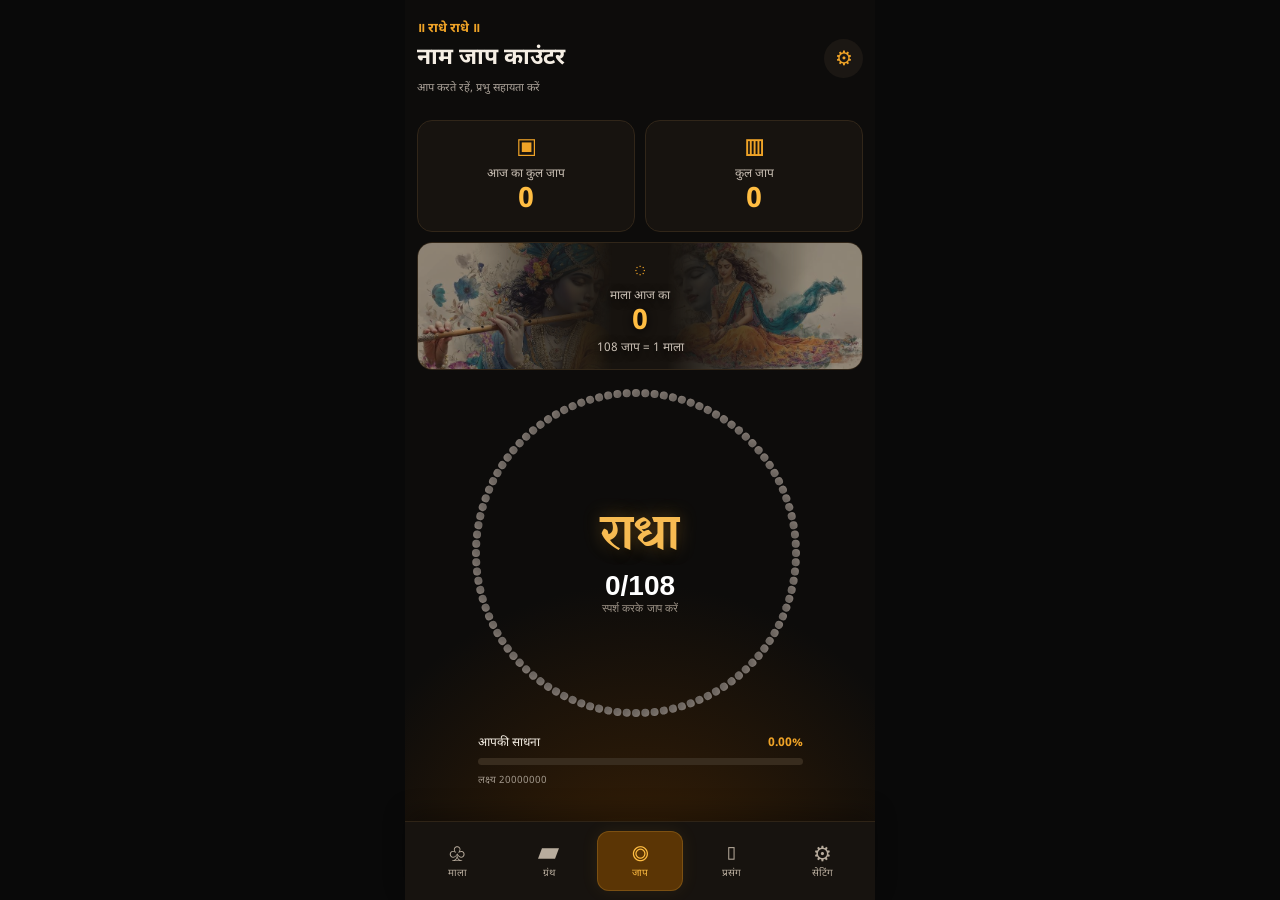
==== commit 8760656d: "Updated homepage text" ====
--- a/index.html
+++ b/index.html
@@ -1 +1 @@
-<!doctype html><html lang="hi"><head><meta charset="UTF-8"><meta name="viewport" content="width=device-width,initial-scale=1,viewport-fit=cover"><meta name="theme-color" content="#0d0c0b"><link rel="manifest" href="manifest.webmanifest"><link rel="icon" href="icon.svg"><link href="https://fonts.googleapis.com/css2?family=Noto+Sans+Devanagari:wght@400;600;700&family=Yatra+One&display=swap" rel="stylesheet"><link rel="stylesheet" href="styles.css?v=20"><title>श्री राधे नाम जाप</title></head><body><div class="app-shell"><header><div><b>॥ राधे राधे ॥</b><h1>नाम जाप काउंटर</h1><small>आप करते रहें, प्रभु सहायता करें</small></div><button id="settingsBtn">⚙</button></header><main id="japView"><section class="stats"><article>▣<span>आज का कुल जाप</span><strong id="todayTotal">0</strong></article><article>▥<span>कुल जाप</span><strong id="lifetimeTotal">0</strong></article><article class="mala-art"><img class="left" src="mala-left.jpg" alt=""><img class="right" src="mala-right.jpg" alt="">◌<span>माला आज का</span><strong id="malaCount">0</strong><small>108 जाप = 1 माला</small></article></section><button class="ring" id="radheTap"><div class="beads" id="beads"></div><span class="radha-word">राधा</span><strong id="ringCount">0/108</strong><small>स्पर्श करके जाप करें</small></button><section class="progress"><span>आपकी साधना <b id="progressText">0%</b></span><i><em id="progressBar"></em></i><small id="targetText">लक्ष्य 2 करोड़</small></section></main><section id="granthView" class="view-panel" hidden><b>पवित्र वाणी</b><h2>ग्रंथ भंडार</h2><div id="bookList"></div></section><section id="prasangView" class="view-panel" hidden><b>सद्गुण कथाएँ</b><h2>प्रसंग</h2><div class="story-card"><h3>राधा की कृपा</h3><p>साधक का मन सदा एकरस हो, जब वह नाम का स्मरण करता है, तब उसकी तंद्रा टूटती है और दिव्य आनंद की नई धारा बहने लगती है।</p></div><div class="story-card"><h3>कर्म का रंग</h3><p>हर जप, हर स्मरण, हर अर्पण—ये एक छोटा-सा दीपक हैं, जो अंततः मन को प्रकाशमय बनाते हैं।</p></div></section><section id="readerView" class="view-panel" hidden><div class="reader-head"><button id="backToBooks">←</button><div><b>अध्ययन सार</b><h2 id="readerTitle"></h2></div></div><div id="readerContent"></div></section><nav><button id="malaBtn" class="nav-btn"><span>♧</span><small>माला</small></button><button id="granthBtn" class="nav-btn"><span>▰</span><small>ग्रंथ</small></button><button class="nav-btn active" id="japBtn"><span>◎</span><small>जाप</small></button><button id="prasangBtn" class="nav-btn"><span>▯</span><small>प्रसंग</small></button><button id="navSettings" class="nav-btn"><span>⚙</span><small>सेटिंग</small></button></nav></div><div id="toast"></div><dialog id="settingsDialog"><form method="dialog" id="settingsForm"><button value="cancel">×</button><b>साधना सेटिंग</b><h2>कुल लक्ष्य</h2><label>जाप संख्या<input id="targetInput" type="number" min="1"></label><button>लक्ष्य सुरक्षित करें</button><div><button type="button" id="exportBtn">↓ Backup डाउनलोड</button><button type="button" id="importBtn">↑ Restore</button><input id="importInput" type="file" accept=".json" hidden></div></form></dialog><script src="app.js?v=20"></script></body></html>
+<!doctype html><html lang="hi"><head><meta charset="UTF-8"><meta name="viewport" content="width=device-width, initial-scale=1, viewport-fit=cover, maximum-scale=1.0, user-scalable=no"><meta name="theme-color" content="#0d0c0b"><link rel="manifest" href="manifest.webmanifest"><link rel="icon" href="icon.svg"><link href="https://fonts.googleapis.com/css2?family=Noto+Sans+Devanagari:wght@400;600;700&family=Yatra+One&display=swap" rel="stylesheet"><link rel="stylesheet" href="styles.css?v=22"><title>श्री राधे नाम जाप</title></head><body><div class="app-shell"><header><div><b>॥ राधे राधे ॥</b><h1>नाम जाप काउंटर</h1><small>आप करते रहें, प्रभु सहायता करें</small></div><button id="settingsBtn">⚙</button></header><main id="japView"><section class="stats"><article>▣<span>आज का कुल जाप</span><strong id="todayTotal">0</strong></article><article>▥<span>कुल जाप</span><strong id="lifetimeTotal">0</strong></article><article class="mala-art"><img class="left" src="mala-left.jpg" alt=""><img class="right" src="mala-right.jpg" alt="">◌<span>माला आज का</span><strong id="malaCount">0</strong><small>108 जाप = 1 माला</small></article></section><button class="ring" id="radheTap"><div class="beads" id="beads"></div><span class="radha-word">राधा</span><strong id="ringCount">0/108</strong><small>स्पर्श करके जाप करें</small></button><section class="progress"><span>आपकी साधना <b id="progressText">0%</b></span><i><em id="progressBar"></em></i><small id="targetText">लक्ष्य 2 करोड़</small></section></main><section id="granthView" class="view-panel" hidden><b>पवित्र वाणी</b><h2>ग्रंथ भंडार</h2><div id="bookList"></div></section><section id="prasangView" class="view-panel" hidden><b>सद्गुण कथाएँ</b><h2>प्रसंग</h2><div class="story-card"><h3>राधा की कृपा</h3><p>साधक का मन सदा एकरस हो, जब वह नाम का स्मरण करता है, तब उसकी तंद्रा टूटती है और दिव्य आनंद की नई धारा बहने लगती है।</p></div><div class="story-card"><h3>कर्म का रंग</h3><p>हर जप, हर स्मरण, हर अर्पण—ये एक छोटा-सा दीपक हैं, जो अंततः मन को प्रकाशमय बनाते हैं।</p></div></section><section id="readerView" class="view-panel" hidden><div class="reader-head"><button id="backToBooks">←</button><div><b>अध्ययन सार</b><h2 id="readerTitle"></h2></div></div><div id="readerContent"></div></section><nav class="nav"><button id="malaBtn" class="nav-btn"><span>♧</span><small>माला</small></button><button id="granthBtn" class="nav-btn"><span>▰</span><small>ग्रंथ</small></button><button class="nav-btn active" id="japBtn"><span>◎</span><small>जाप</small></button><button id="prasangBtn" class="nav-btn"><span>▯</span><small>प्रसंग</small></button><button id="navSettings" class="nav-btn"><span>⚙</span><small>सेटिंग</small></button></nav></div><div id="toast"></div><dialog id="settingsDialog"><form method="dialog" id="settingsForm"><button value="cancel">×</button><b>साधना सेटिंग</b><h2>कुल लक्ष्य</h2><label>जाप संख्या<input id="targetInput" type="number" min="1"></label><button>लक्ष्य सुरक्षित करें</button><div><button type="button" id="exportBtn">↓ Backup डाउनलोड</button><button type="button" id="importBtn">↑ Restore</button><input id="importInput" type="file" accept=".json" hidden></div></form></dialog><script src="app.js?v=21"></script></body></html>
--- a/styles.css
+++ b/styles.css
@@ -1 +1,5 @@
-*{box-sizing:border-box}html{scroll-behavior:smooth}body{margin:0;background:#090909;color:#f5eee4;font-family:'Noto Sans Devanagari',sans-serif}.app-shell{min-height:100vh;max-width:470px;margin:auto;padding:22px 18px 84px;background:radial-gradient(circle at bottom,#3b2105,transparent 34%),#0d0c0b}.app-shell>section{display:block}.view-panel{padding:0 2px}.header{display:flex;justify-content:space-between;align-items:center;margin-bottom:22px}header{display:flex;justify-content:space-between;align-items:center;margin-bottom:22px}header b,dialog>b{color:#efa327;font-size:13px}h1,h2,h3{margin:0}h1{margin:4px 0;font-size:23px}header small{color:#aaa198;font-size:11px}header button{border:0;border-radius:50%;width:39px;height:39px;background:#1b1713;color:#efa327;font-size:20px;cursor:pointer}.stats{display:grid;grid-template-columns:1fr 1fr;gap:10px}.stats article{min-height:106px;padding:13px;border:1px solid #312619;border-radius:15px;background:#17130f;text-align:center;color:#efa327;font-size:24px}.stats article:last-child{grid-column:span 2}.stats span,.stats small{display:block;color:#c8beb3;font-size:12px}.stats strong{display:block;color:#ffbd42;font-size:28px}.mala-art{position:relative;overflow:hidden;background:#17130f}.mala-art img{position:absolute;top:0;bottom:0;width:44%;height:100%;object-fit:cover;opacity:.6;pointer-events:none;filter:saturate(.85) sepia(.1) brightness(.98)}.mala-art .left{left:0;object-position:right center;mask-image:linear-gradient(to right,#000 28%,rgba(0,0,0,.45) 62%,transparent 100%);-webkit-mask-image:linear-gradient(to right,#000 28%,rgba(0,0,0,.45) 62%,transparent 100%)}.mala-art .right{right:0;object-position:left center;mask-image:linear-gradient(to left,#000 28%,rgba(0,0,0,.45) 62%,transparent 100%);-webkit-mask-image:linear-gradient(to left,#000 28%,rgba(0,0,0,.45) 62%,transparent 100%)}.mala-art>span,.mala-art>strong,.mala-art>small{position:relative;z-index:1;text-shadow:0 2px 10px rgba(0,0,0,.82)}.beads{position:absolute;inset:-10px;pointer-events:none}.bead{position:absolute;left:50%;top:50%;width:8px;height:8px;margin:-4px 0 0 -4px;border-radius:50%;background:linear-gradient(135deg,#7f766f,#615b56);box-shadow:inset 0 0 2px rgba(255,255,255,.12);transform-origin:center}.bead.lit{background:radial-gradient(circle at 35% 35%,#ffd975,#ffbe3d 45%,#f5a100 100%);box-shadow:0 0 12px rgba(255,191,70,.9),0 0 24px rgba(255,191,70,.38)}.ring{position:relative;display:flex;flex-direction:column;align-items:center;justify-content:center;overflow:visible;width:min(76vw,325px);aspect-ratio:1;margin:24px auto 16px;border:0;background:transparent;color:#efa327;cursor:pointer;transition:transform .15s ease;}.ring:active{transform:scale(.98)}.ring .radha-word{position:relative;display:inline-block;font-family:'Yatra One';font-size:48px;letter-spacing:.5px;color:#f7bb52;text-shadow:0 0 18px rgba(255,183,69,.35),0 3px 12px rgba(0,0,0,.68);z-index:2;transition:transform .18s ease,opacity .18s ease}.ring:active .radha-word{transform:translateY(-8px) scale(1.04)}.float-word{position:fixed;left:50%;top:50%;transform:translate(-50%,-50%);font-family:'Yatra One';font-size:40px;color:#ffbb4d;letter-spacing:.4px;text-shadow:0 0 18px rgba(255,176,67,.8),0 0 30px rgba(255,176,67,.28);filter:drop-shadow(0 8px 18px rgba(0,0,0,.45));pointer-events:none;will-change:transform,opacity,filter;animation:floatUp 3000ms cubic-bezier(.18,.7,.2,1) forwards;z-index:50}.ring strong{color:white;font-size:28px}.ring small,.progress small{color:#9e9488}@keyframes floatUp{0%{opacity:0;transform:translate(-50%,-50%) scale(.7);filter:blur(2px) drop-shadow(0 0 0 rgba(255,176,67,0))}12%{opacity:1;filter:blur(0) drop-shadow(0 0 10px rgba(255,176,67,.35))}60%{opacity:1}100%{opacity:0;transform:translate(-50%,-420px) scale(1.08);filter:blur(1.2px) drop-shadow(0 0 18px rgba(255,176,67,.18))}}.progress{max-width:325px;margin:auto;font-size:12px}.progress span{display:flex;justify-content:space-between}.progress b{color:#efa327}.progress i{display:block;height:7px;margin:7px 0;background:#382c1e;border-radius:10px}.progress em{display:block;height:100%;background:linear-gradient(90deg,#ffbf46,#efa327);border-radius:10px;transition:width .2s ease}.nav{position:fixed;bottom:0;left:50%;transform:translateX(-50%);display:flex;align-items:stretch;justify-content:space-around;gap:4px;width:min(100%,470px);padding:9px;background:#16130f;border-top:1px solid #312619;box-shadow:0 -10px 20px rgba(0,0,0,.3);z-index:30}.nav-btn{flex:1 1 0;border:0;border-radius:10px;background:transparent;color:#aaa198;padding:7px 4px;display:flex;flex-direction:column;align-items:center;justify-content:center;gap:3px;min-width:0;cursor:pointer;transition:all .15s ease;line-height:1}.nav-btn span{display:block;font-size:21px;line-height:1}.nav-btn small{display:block;font:10px 'Noto Sans Devanagari';white-space:nowrap;line-height:1.2}.nav .active,.nav-btn.active{background:#5b3505;color:#ffbd42}.view-panel h2{margin:4px 0 12px;color:#f3c575;font-size:22px}.book-card,.story-card{width:100%;display:block;border:1px solid #312619;background:#17130f;border-radius:14px;padding:14px;margin-bottom:10px;text-align:left;color:inherit}.book-card strong,.story-card h3{display:block;color:#ffbd42;margin-bottom:6px}.book-card small,.story-card p{color:#d6c7ae}.book-card{cursor:pointer}.reader-head{display:flex;align-items:center;gap:10px;padding:8px 0 12px}.reader-head button{border:0;background:#201b16;color:#f0b553;border-radius:10px;width:36px;height:36px;font-size:22px}.#readerContent p{margin:0 0 14px;color:#e9dbc4;line-height:1.7}.#readerContent{padding-bottom:12px}#toast{position:fixed;left:50%;bottom:92px;transform:translateX(-50%) translateY(18px);background:rgba(17,16,14,.95);border:1px solid #4e3d29;color:#f7d38d;padding:10px 14px;border-radius:999px;font-size:12px;opacity:0;pointer-events:none;transition:all .18s ease;z-index:40}#toast.show{opacity:1;transform:translateX(-50%) translateY(0)}dialog{border:0;border-radius:18px;background:#18130f;color:white}form{position:relative;width:min(80vw,330px);padding:24px}form>button:first-child{position:absolute;right:8px;top:5px;border:0;background:transparent;color:white;font-size:22px}label,input{display:block;width:100%;margin-top:12px}input{padding:10px;background:#0d0c0b;border:1px solid #554025;color:white;border-radius:8px}form>button:not(:first-child),form div button{margin-top:12px;padding:9px;border:0;border-radius:8px;background:#efa327;color:#1b1003;font-weight:bold}form div{display:flex;gap:7px}form div button{background:#292015;color:#efa327;border:1px solid #60451f;font-size:11px}dialog::backdrop{background:rgba(0,0,0,.7)}@media (max-width:380px){.stats{grid-template-columns:1fr}.stats article:last-child{grid-column:span 1}.header h1{font-size:20px}.ring{width:min(78vw,290px)}}
+.app-shell>section[hidden]{display:none !important}
+#granthView>b,#granthView>h2{display:none}
+.chapter{margin:12px 0;padding:14px;border-left:3px solid #efa327;background:#18140f}.chapter h3{margin:0 0 6px;color:#ffbd42;font-size:15px}.chapter p{margin:0 0 10px;color:#ded5cb;font-size:13px;line-height:1.75}.chapter strong{display:block;margin:4px 0 5px;color:#efa327;font-size:12px}
+.ring{border-radius:50%;touch-action:manipulation;-webkit-tap-highlight-color:transparent}
+*{box-sizing:border-box}html{scroll-behavior:smooth}body{margin:0;background:#090909;color:#f5eee4;font-family:'Noto Sans Devanagari',sans-serif}html,body{width:100%;max-width:100%;overflow-x:hidden}body{margin:0;background:#090909;color:#f5eee4;font-family:'Noto Sans Devanagari',sans-serif}.app-shell{width:min(100%,470px);min-height:100vh;max-width:470px;margin:0 auto;padding:calc(18px + env(safe-area-inset-top)) 12px calc(92px + env(safe-area-inset-bottom));background:radial-gradient(circle at bottom,#3b2105,transparent 34%),#0d0c0b}.app-shell>section{display:block}.view-panel{padding:0 2px}.header{display:flex;justify-content:space-between;align-items:center;margin-bottom:22px}header{display:flex;justify-content:space-between;align-items:center;margin-bottom:22px}header b,dialog>b{color:#efa327;font-size:13px}h1,h2,h3{margin:0}h1{margin:4px 0;font-size:23px}header small{color:#aaa198;font-size:11px}header button{border:0;border-radius:50%;width:39px;height:39px;background:#1b1713;color:#efa327;font-size:20px;cursor:pointer}.stats{display:grid;grid-template-columns:1fr 1fr;gap:10px}.stats article{min-height:106px;padding:13px;border:1px solid #312619;border-radius:15px;background:#17130f;text-align:center;color:#efa327;font-size:24px}.stats article:last-child{grid-column:span 2}.stats span,.stats small{display:block;color:#c8beb3;font-size:12px}.stats strong{display:block;color:#ffbd42;font-size:28px}.mala-art{position:relative;overflow:hidden;background:#17130f}.mala-art img{position:absolute;top:0;bottom:0;width:44%;height:100%;object-fit:cover;opacity:.6;pointer-events:none;filter:saturate(.85) sepia(.1) brightness(.98)}.mala-art .left{left:0;object-position:right center;mask-image:linear-gradient(to right,#000 28%,rgba(0,0,0,.45) 62%,transparent 100%);-webkit-mask-image:linear-gradient(to right,#000 28%,rgba(0,0,0,.45) 62%,transparent 100%)}.mala-art .right{right:0;object-position:left center;mask-image:linear-gradient(to left,#000 28%,rgba(0,0,0,.45) 62%,transparent 100%);-webkit-mask-image:linear-gradient(to left,#000 28%,rgba(0,0,0,.45) 62%,transparent 100%)}.mala-art>span,.mala-art>strong,.mala-art>small{position:relative;z-index:1;text-shadow:0 2px 10px rgba(0,0,0,.82)}.beads{position:absolute;inset:-10px;pointer-events:none}.bead{position:absolute;left:50%;top:50%;width:8px;height:8px;margin:-4px 0 0 -4px;border-radius:50%;background:linear-gradient(135deg,#7f766f,#615b56);box-shadow:inset 0 0 2px rgba(255,255,255,.12);transform-origin:center}.bead.lit{background:radial-gradient(circle at 35% 35%,#ffd975,#ffbe3d 45%,#f5a100 100%);box-shadow:0 0 12px rgba(255,191,70,.9),0 0 24px rgba(255,191,70,.38)}.ring{position:relative;display:flex;flex-direction:column;align-items:center;justify-content:center;overflow:visible;width:min(76vw,325px);aspect-ratio:1;margin:24px auto 16px;border:0;background:transparent;color:#efa327;cursor:pointer;transition:transform .15s ease;}.ring:active{transform:scale(.98)}.ring .radha-word{position:relative;display:inline-block;font-family:'Yatra One';font-size:48px;letter-spacing:.5px;color:#f7bb52;text-shadow:0 0 18px rgba(255,183,69,.35),0 3px 12px rgba(0,0,0,.68);z-index:2;transition:transform .18s ease,opacity .18s ease}.ring:active .radha-word{transform:translateY(-8px) scale(1.04)}.float-word{position:fixed;left:50%;top:50%;transform:translate(-50%,-50%);font-family:'Yatra One';font-size:40px;color:#ffbb4d;letter-spacing:.4px;text-shadow:0 0 18px rgba(255,176,67,.8),0 0 30px rgba(255,176,67,.28);filter:drop-shadow(0 8px 18px rgba(0,0,0,.45));pointer-events:none;will-change:transform,opacity,filter;animation:floatUp 3000ms cubic-bezier(.18,.7,.2,1) forwards;z-index:50}.ring strong{color:white;font-size:28px}.ring small,.progress small{color:#9e9488}@keyframes floatUp{0%{opacity:0;transform:translate(-50%,-50%) scale(.7);filter:blur(2px) drop-shadow(0 0 0 rgba(255,176,67,0))}12%{opacity:1;filter:blur(0) drop-shadow(0 0 10px rgba(255,176,67,.35))}60%{opacity:1}100%{opacity:0;transform:translate(-50%,-420px) scale(1.08);filter:blur(1.2px) drop-shadow(0 0 18px rgba(255,176,67,.18))}}.progress{max-width:325px;margin:auto;font-size:12px}.progress span{display:flex;justify-content:space-between}.progress b{color:#efa327}.progress i{display:block;height:7px;margin:7px 0;background:#382c1e;border-radius:10px}.progress em{display:block;height:100%;background:linear-gradient(90deg,#ffbf46,#efa327);border-radius:10px;transition:width .2s ease}nav, .nav{position:fixed;bottom:0;left:50%;transform:translateX(-50%);display:flex;align-items:stretch;justify-content:space-around;gap:5px;width:min(100%,470px);padding:9px;background:#17130f;border-top:1px solid #2f2417;box-shadow:0 -10px 20px rgba(0,0,0,.28);z-index:30}.nav-btn{flex:1 1 0;min-height:60px;border:0;border-radius:12px;background:transparent;color:#b8ac9d;padding:7px 3px;display:flex;flex-direction:column;align-items:center;justify-content:center;text-align:center;gap:4px;min-width:0;cursor:pointer;transition:all .15s ease;line-height:1}.nav-btn span{display:block;font-size:21px;line-height:1;color:inherit}.nav-btn small{display:block;font:10px 'Noto Sans Devanagari';white-space:nowrap;line-height:1.2;color:inherit}.nav-btn.active{background:#5b3505;color:#ffbd42;box-shadow:inset 0 0 0 1px rgba(255,191,70,.2),0 0 18px rgba(255,191,70,.08)}.nav-btn:active{transform:translateY(1px)}.view-panel h2{margin:4px 0 12px;color:#f3c575;font-size:22px}.book-card,.story-card{width:100%;display:block;border:1px solid #312619;background:#17130f;border-radius:14px;padding:14px;margin-bottom:10px;text-align:left;color:inherit}.book-card strong,.story-card h3{display:block;color:#ffbd42;margin-bottom:6px}.book-card small,.story-card p{color:#d6c7ae}.book-card{cursor:pointer}.reader-head{display:flex;align-items:center;gap:10px;padding:8px 0 12px}.reader-head button{border:0;background:#201b16;color:#f0b553;border-radius:10px;width:36px;height:36px;font-size:22px}.#readerContent p{margin:0 0 14px;color:#e9dbc4;line-height:1.7}.#readerContent{padding-bottom:12px}#toast{position:fixed;left:50%;bottom:92px;transform:translateX(-50%) translateY(18px);background:rgba(17,16,14,.95);border:1px solid #4e3d29;color:#f7d38d;padding:10px 14px;border-radius:999px;font-size:12px;opacity:0;pointer-events:none;transition:all .18s ease;z-index:40}#toast.show{opacity:1;transform:translateX(-50%) translateY(0)}dialog{border:0;border-radius:18px;background:#18130f;color:white}form{position:relative;width:min(80vw,330px);padding:24px}form>button:first-child{position:absolute;right:8px;top:5px;border:0;background:transparent;color:white;font-size:22px}label,input{display:block;width:100%;margin-top:12px}input{padding:10px;background:#0d0c0b;border:1px solid #554025;color:white;border-radius:8px}form>button:not(:first-child),form div button{margin-top:12px;padding:9px;border:0;border-radius:8px;background:#efa327;color:#1b1003;font-weight:bold}form div{display:flex;gap:7px}form div button{background:#292015;color:#efa327;border:1px solid #60451f;font-size:11px}dialog::backdrop{background:rgba(0,0,0,.7)}@media (max-width:380px){.stats{grid-template-columns:1fr}.stats article:last-child{grid-column:span 1}.header h1{font-size:20px}.ring{width:min(78vw,290px)}}
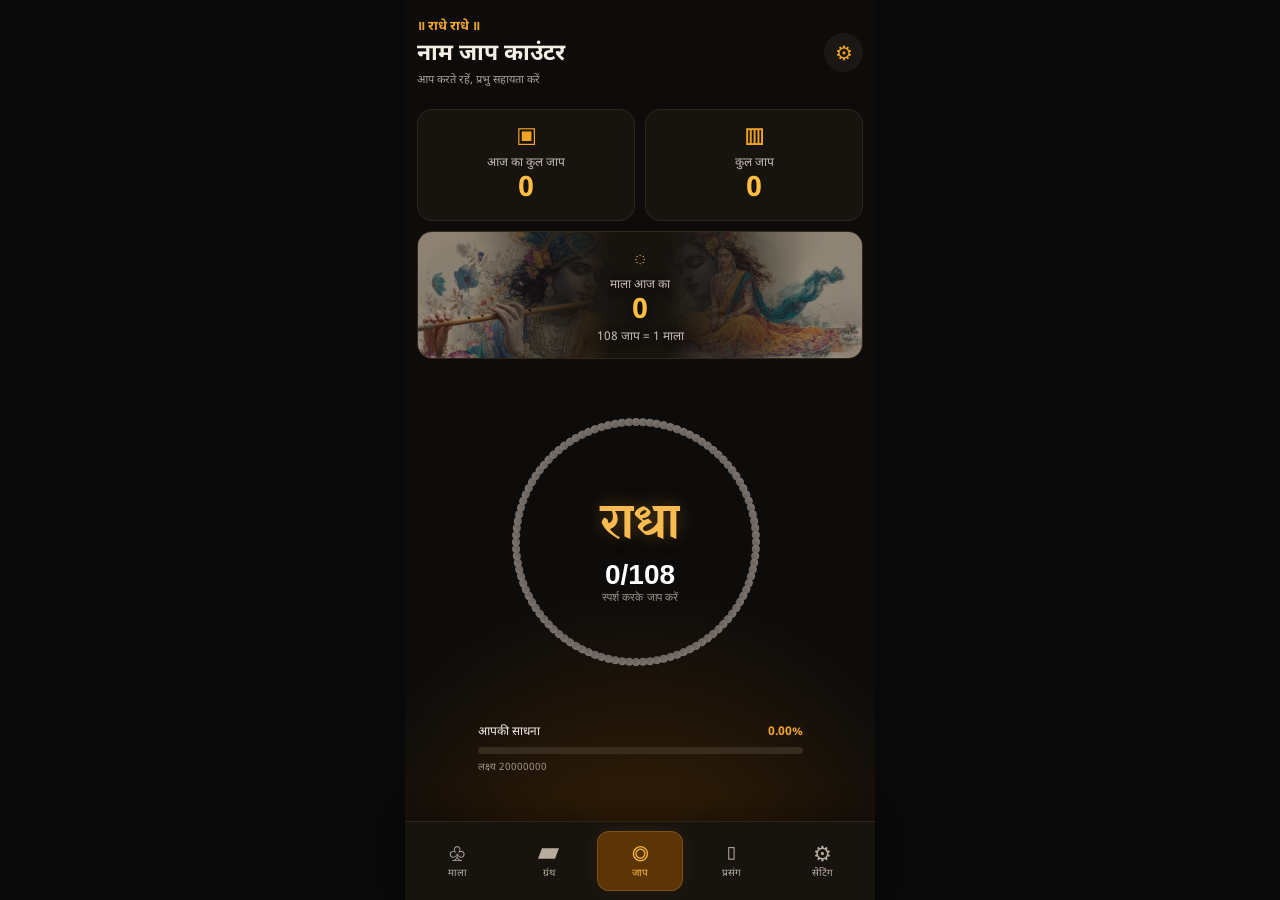
==== commit fa93b2cc: "Fix app initialization after Gita update" ====
--- a/index.html
+++ b/index.html
@@ -1 +1,2 @@
+<script src="geeta-data.js?v=2"></script>
 <!doctype html><html lang="hi"><head><meta charset="UTF-8"><meta name="viewport" content="width=device-width, initial-scale=1, viewport-fit=cover, maximum-scale=1.0, user-scalable=no"><meta name="theme-color" content="#0d0c0b"><link rel="manifest" href="manifest.webmanifest"><link rel="icon" href="icon.svg"><link href="https://fonts.googleapis.com/css2?family=Noto+Sans+Devanagari:wght@400;600;700&family=Yatra+One&display=swap" rel="stylesheet"><link rel="stylesheet" href="styles.css?v=22"><title>श्री राधे नाम जाप</title></head><body><div class="app-shell"><header><div><b>॥ राधे राधे ॥</b><h1>नाम जाप काउंटर</h1><small>आप करते रहें, प्रभु सहायता करें</small></div><button id="settingsBtn">⚙</button></header><main id="japView"><section class="stats"><article>▣<span>आज का कुल जाप</span><strong id="todayTotal">0</strong></article><article>▥<span>कुल जाप</span><strong id="lifetimeTotal">0</strong></article><article class="mala-art"><img class="left" src="mala-left.jpg" alt=""><img class="right" src="mala-right.jpg" alt="">◌<span>माला आज का</span><strong id="malaCount">0</strong><small>108 जाप = 1 माला</small></article></section><button class="ring" id="radheTap"><div class="beads" id="beads"></div><span class="radha-word">राधा</span><strong id="ringCount">0/108</strong><small>स्पर्श करके जाप करें</small></button><section class="progress"><span>आपकी साधना <b id="progressText">0%</b></span><i><em id="progressBar"></em></i><small id="targetText">लक्ष्य 2 करोड़</small></section></main><section id="granthView" class="view-panel" hidden><b>पवित्र वाणी</b><h2>ग्रंथ भंडार</h2><div id="bookList"></div></section><section id="prasangView" class="view-panel" hidden><b>सद्गुण कथाएँ</b><h2>प्रसंग</h2><div class="story-card"><h3>राधा की कृपा</h3><p>साधक का मन सदा एकरस हो, जब वह नाम का स्मरण करता है, तब उसकी तंद्रा टूटती है और दिव्य आनंद की नई धारा बहने लगती है।</p></div><div class="story-card"><h3>कर्म का रंग</h3><p>हर जप, हर स्मरण, हर अर्पण—ये एक छोटा-सा दीपक हैं, जो अंततः मन को प्रकाशमय बनाते हैं।</p></div></section><section id="readerView" class="view-panel" hidden><div class="reader-head"><button id="backToBooks">←</button><div><b>अध्ययन सार</b><h2 id="readerTitle"></h2></div></div><div id="readerContent"></div></section><nav class="nav"><button id="malaBtn" class="nav-btn"><span>♧</span><small>माला</small></button><button id="granthBtn" class="nav-btn"><span>▰</span><small>ग्रंथ</small></button><button class="nav-btn active" id="japBtn"><span>◎</span><small>जाप</small></button><button id="prasangBtn" class="nav-btn"><span>▯</span><small>प्रसंग</small></button><button id="navSettings" class="nav-btn"><span>⚙</span><small>सेटिंग</small></button></nav></div><div id="toast"></div><dialog id="settingsDialog"><form method="dialog" id="settingsForm"><button value="cancel">×</button><b>साधना सेटिंग</b><h2>कुल लक्ष्य</h2><label>जाप संख्या<input id="targetInput" type="number" min="1"></label><button>लक्ष्य सुरक्षित करें</button><div><button type="button" id="exportBtn">↓ Backup डाउनलोड</button><button type="button" id="importBtn">↑ Restore</button><input id="importInput" type="file" accept=".json" hidden></div></form></dialog><script src="app.js?v=21"></script></body></html>
--- a/styles.css
+++ b/styles.css
@@ -1,3 +1,16 @@
+ .manual-mala-btn{width:100%;margin:0 0 14px;padding:10px;border:1px solid #6b4b1f;border-radius:10px;background:#241a0e;color:#ffbd42;font:600 12px 'Noto Sans Devanagari';cursor:pointer}
+ .mala-view h2{margin:4px 0 16px;color:#f3c575;font-size:23px}.mala-summary{display:grid;grid-template-columns:repeat(3,1fr);gap:8px;margin-bottom:14px}.mala-summary article{padding:14px 8px;border:1px solid #3b2a18;border-radius:12px;background:#17130f;text-align:center}.mala-summary strong{display:block;color:#ffbd42;font-size:24px}.mala-summary small{display:block;margin-top:4px;color:#c8beb3;font-size:10px}.mala-progress{padding:14px;border:1px solid #3b2a18;border-radius:12px;background:#17130f}.mala-progress span{display:flex;justify-content:space-between;color:#e8d7bd;font-size:12px}.mala-progress b{color:#ffbd42}.mala-progress i,.mala-day i{display:block;height:7px;margin:9px 0 6px;border-radius:8px;background:#35291d;overflow:hidden}.mala-progress em,.mala-day em{display:block;height:100%;border-radius:inherit;background:linear-gradient(90deg,#efa327,#ffd06a);transition:width .2s ease}.mala-progress small{color:#a99b8b;font-size:10px}.mala-history-head{display:flex;justify-content:space-between;align-items:baseline;margin:22px 2px 10px;color:#f3c575}.mala-history-head small{color:#a99b8b;font-size:10px}.mala-history{display:grid;gap:8px;padding-bottom:12px}.mala-day{display:grid;grid-template-columns:1fr auto;gap:4px 10px;padding:12px;border:1px solid #302316;border-radius:12px;background:#15110e}.mala-day>div:first-child strong,.mala-day>div:first-child small{display:block}.mala-day>div:first-child strong{color:#f1dfc7;font-size:13px}.mala-day>div:first-child small{margin-top:3px;color:#9f9283;font-size:10px}.mala-day-count{text-align:right}.mala-day-count b{display:block;color:#ffbd42;font-size:18px}.mala-day-count small{color:#aa9d8e;font-size:10px}.mala-day-meta{grid-column:1 / -1;display:flex;justify-content:space-between;color:#bcae9d;font-size:10px}.mala-day i{grid-column:1 / -1;height:5px;margin:3px 0 0}.mala-empty{padding:24px 14px;border:1px dashed #594321;border-radius:12px;color:#bcae9d;text-align:center;font-size:12px;line-height:1.7}@media (max-width:380px){.mala-summary strong{font-size:19px}.mala-summary article{padding:11px 5px}.mala-day{padding:10px}}
+ .mala-art{background:#211811}
+ .mala-art img{width:54%;opacity:.92;filter:saturate(1.05) sepia(.04) brightness(1.08)}
+ .mala-art .left{mask-image:linear-gradient(to right,#000 42%,rgba(0,0,0,.8) 78%,transparent 100%);-webkit-mask-image:linear-gradient(to right,#000 42%,rgba(0,0,0,.8) 78%,transparent 100%)}
+ .mala-art .right{mask-image:linear-gradient(to left,#000 42%,rgba(0,0,0,.8) 78%,transparent 100%);-webkit-mask-image:linear-gradient(to left,#000 42%,rgba(0,0,0,.8) 78%,transparent 100%)}
+ .mala-art .left{object-position:left center}
+ .mala-art .right{object-position:right center}
+@media (max-width:470px){.stats{grid-template-columns:1fr 1fr !important}.stats article:last-child{grid-column:span 2 !important}.stats article{min-height:82px !important;padding:8px !important}.stats strong{font-size:23px !important}.stats span,.stats small{font-size:10px !important}.ring{width:min(62vw,240px) !important;margin:10px auto 8px !important}.beads{inset:-7px !important}.progress{font-size:10px !important}}
+@media (max-width:470px){.app-shell{width:100%;max-width:none;margin:0}nav{width:100%}}
+.app-shell{width:100%;max-width:none}
+nav{width:100%}
+@media (max-width:470px){.stats{grid-template-columns:1fr 1fr}.stats article:last-child{grid-column:span 2}.stats article{min-height:82px;padding:8px}.stats strong{font-size:23px}.stats span,.stats small{font-size:10px}.ring{width:min(62vw,240px);margin:10px auto 8px}.beads{inset:-7px}.progress{font-size:10px}}
 .app-shell>section[hidden]{display:none !important}
 #granthView>b,#granthView>h2{display:none}
 .chapter{margin:12px 0;padding:14px;border-left:3px solid #efa327;background:#18140f}.chapter h3{margin:0 0 6px;color:#ffbd42;font-size:15px}.chapter p{margin:0 0 10px;color:#ded5cb;font-size:13px;line-height:1.75}.chapter strong{display:block;margin:4px 0 5px;color:#efa327;font-size:12px}
